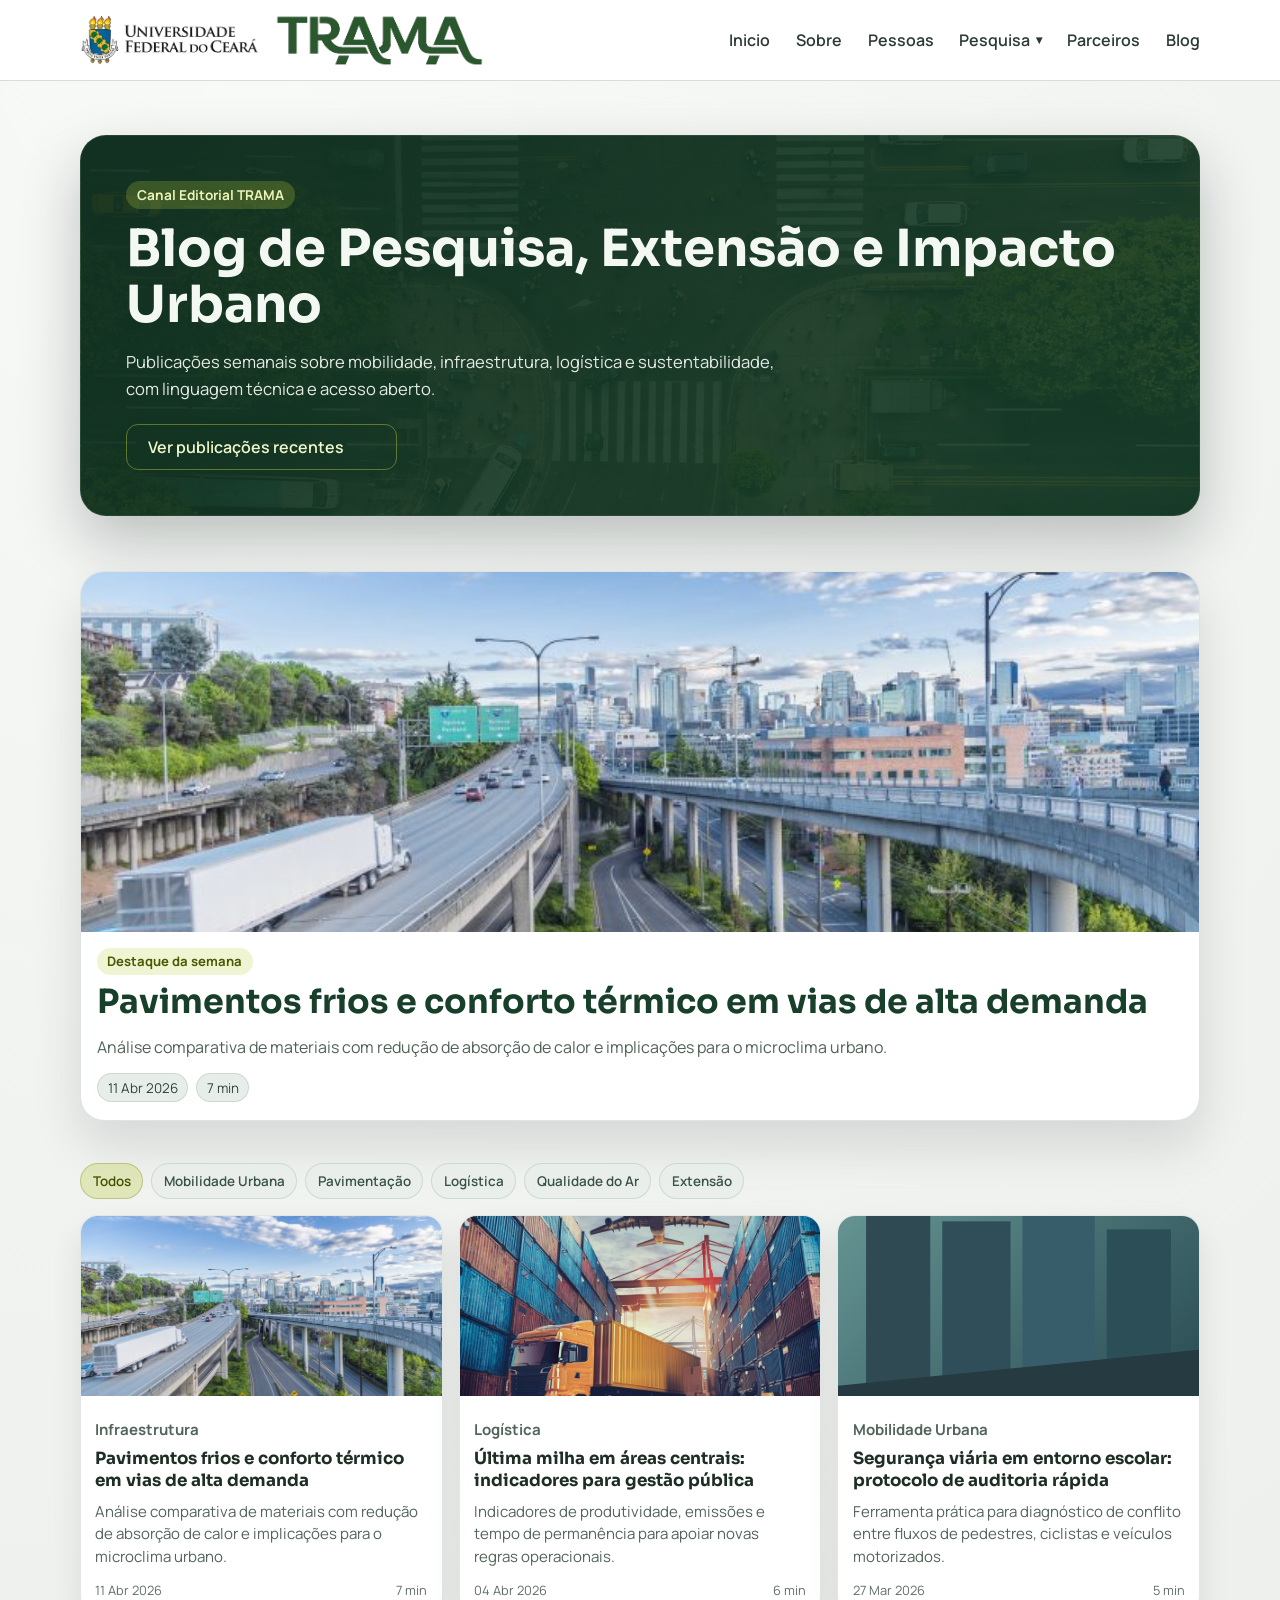
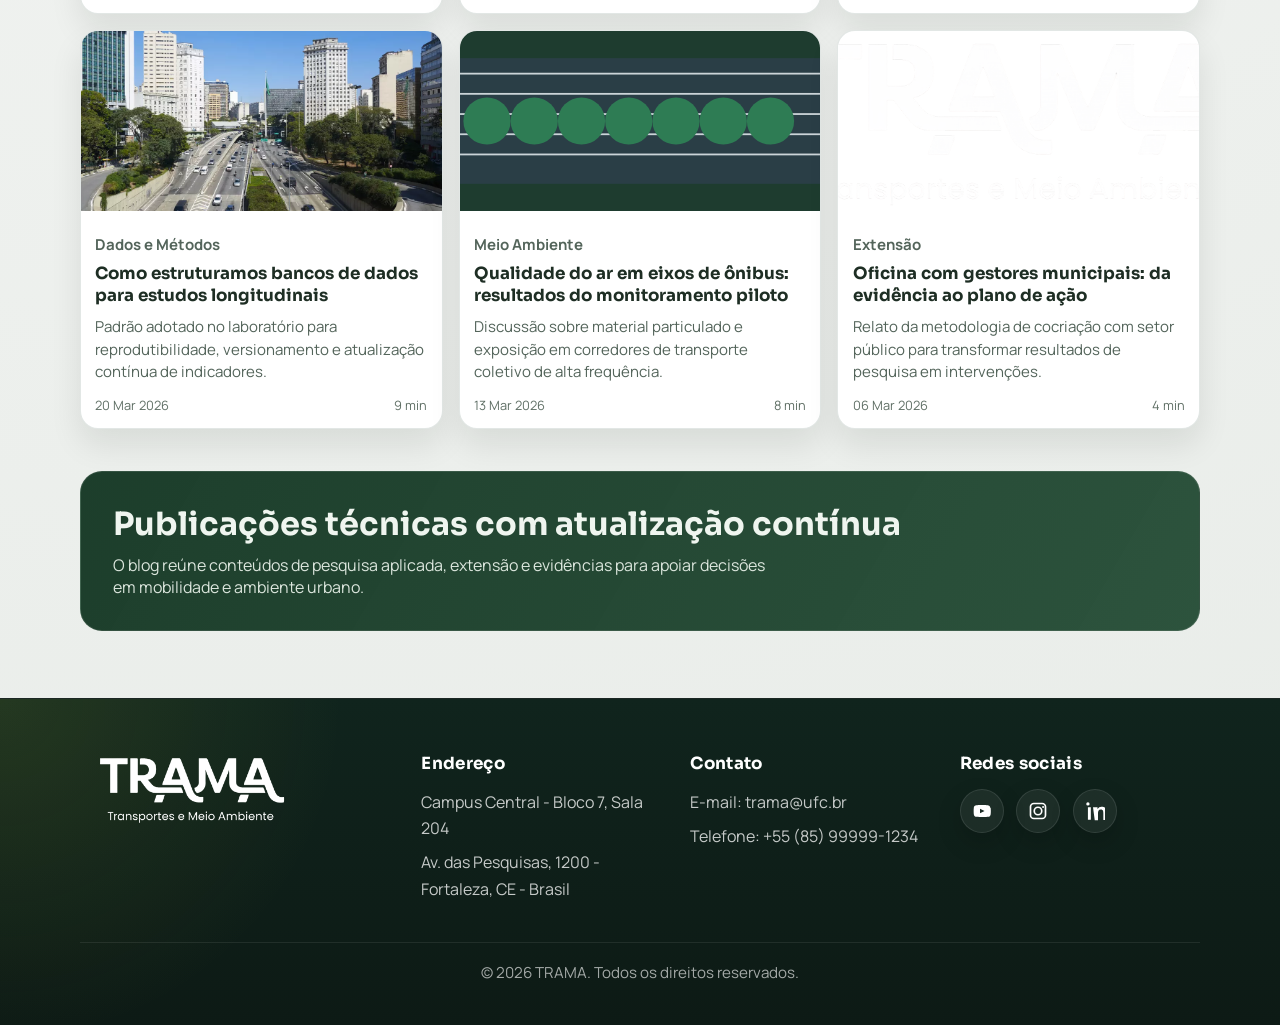
==== pages/blog.html @ d88afe93 "Initial commit: site TRAMA" ====
<!DOCTYPE html>
<html lang="pt-BR">
  <head>
    <meta charset="UTF-8" />
    <meta name="viewport" content="width=device-width, initial-scale=1.0" />
    <title>TRAMA | Blog</title>
    <meta name="description" content="Blog e novidades do TRAMA" />
    <link rel="preconnect" href="https://fonts.googleapis.com" />
    <link rel="preconnect" href="https://fonts.gstatic.com" crossorigin />
    <link href="https://fonts.googleapis.com/css2?family=Manrope:wght@400;500;700;800&family=Sora:wght@600;700;800&display=swap" rel="stylesheet" />
    <link rel="stylesheet" href="../assets/css/reset.css" />
    <link rel="stylesheet" href="../assets/css/variables.css" />
    <link rel="stylesheet" href="../assets/css/style.css" />
    <link rel="stylesheet" href="../assets/css/responsive.css" />
  </head>
  <body>
    <header class="site-header" id="topo">
      <div class="container header-wrap">
        <a class="brand" href="../index.html" aria-label="TRAMA inicio">
          <img class="ufc-logo" src="../assets/images/brasao1_horizontal_cor_300dpi.png" alt="Universidade Federal do Ceará" />
          <img class="trama-logo" src="../assets/images/logo-trama.png" alt="TRAMA" />
        </a>
        <button class="menu-toggle" aria-label="Abrir menu" aria-expanded="false">Menu</button>
        <nav class="site-nav" aria-label="Navegacao principal">
          <a href="../index.html">Inicio</a>
          <a href="sobre.html">Sobre</a>
          <a href="pessoas.html">Pessoas</a>
          <div class="site-nav__item">
            <button class="site-nav__dropdown-trigger" type="button" aria-haspopup="true" aria-expanded="false">Pesquisa</button>
            <div class="site-nav__dropdown" aria-label="Submenu de pesquisa">
              <a href="projetos.html">Projetos</a>
              <a href="publicacoes.html">Publicações</a>
            </div>
          </div>
          <a href="parceiros.html">Parceiros</a>
          <a href="blog.html">Blog</a>
        </nav>
      </div>
    </header>

    <main class="blog-page">
      <section class="blog-hero section" aria-label="Introdução do blog TRAMA">
        <div class="container blog-hero__wrap">
          <p class="blog-hero__eyebrow">Canal Editorial TRAMA</p>
          <h1>Blog de Pesquisa, Extensão e Impacto Urbano</h1>
          <p class="blog-hero__intro">Publicações semanais sobre mobilidade, infraestrutura, logística e sustentabilidade, com linguagem técnica e acesso aberto.</p>
          <a class="btn-outline" href="#feed-semanal">Ver publicações recentes</a>
        </div>
      </section>

      <section class="blog-showcase section" id="feed-semanal">
        <div class="container blog-showcase__grid">
          <div class="blog-featured-slot" data-featured-slot></div>
        </div>
      </section>

      <section class="blog-filter section">
        <div class="container">
          <div class="blog-tags" aria-label="Categorias de conteúdo">
            <button class="blog-tag is-active" type="button" data-filter="todos">Todos</button>
            <button class="blog-tag" type="button" data-filter="mobilidade-urbana">Mobilidade Urbana</button>
            <button class="blog-tag" type="button" data-filter="pavimentacao">Pavimentação</button>
            <button class="blog-tag" type="button" data-filter="logistica">Logística</button>
            <button class="blog-tag" type="button" data-filter="qualidade-do-ar">Qualidade do Ar</button>
            <button class="blog-tag" type="button" data-filter="extensao">Extensão</button>
          </div>

          <div class="blog-grid" aria-label="Lista de publicações do blog">
            <a class="blog-card-link" href="blog/posts/post-inventario-emissoes.html" data-category="pavimentacao" data-featured="true" aria-label="Abrir publicação: Pavimentos frios e conforto térmico">
              <article class="blog-card">
                <img src="../assets/images/infraestrutura-de-transporte-734x490.jpg" alt="Infraestrutura de transporte" />
                <div class="blog-card__content">
                  <p class="blog-card__kicker">Infraestrutura</p>
                  <h3>Pavimentos frios e conforto térmico em vias de alta demanda</h3>
                  <p>Análise comparativa de materiais com redução de absorção de calor e implicações para o microclima urbano.</p>
                  <div class="blog-card__meta"><span>11 Abr 2026</span><span>7 min</span></div>
                </div>
              </article>
            </a>

            <a class="blog-card-link" href="blog/posts/post-inventario-emissoes.html" data-category="logistica" aria-label="Abrir publicação: Última milha em áreas centrais">
              <article class="blog-card">
                <img src="../assets/images/ft-08-gestao-da-logistica-de-distribuicao-dos-transportes-1583331295.jpg" alt="Operação logística" />
                <div class="blog-card__content">
                  <p class="blog-card__kicker">Logística</p>
                  <h3>Última milha em áreas centrais: indicadores para gestão pública</h3>
                  <p>Indicadores de produtividade, emissões e tempo de permanência para apoiar novas regras operacionais.</p>
                  <div class="blog-card__meta"><span>04 Abr 2026</span><span>6 min</span></div>
                </div>
              </article>
            </a>

            <a class="blog-card-link" href="blog/posts/post-inventario-emissoes.html" data-category="mobilidade-urbana" aria-label="Abrir publicação: Segurança viária em entorno escolar">
              <article class="blog-card">
                <img src="../assets/images/sobre-cidade.svg" alt="Cidade e pesquisa urbana" />
                <div class="blog-card__content">
                  <p class="blog-card__kicker">Mobilidade Urbana</p>
                  <h3>Segurança viária em entorno escolar: protocolo de auditoria rápida</h3>
                  <p>Ferramenta prática para diagnóstico de conflito entre fluxos de pedestres, ciclistas e veículos motorizados.</p>
                  <div class="blog-card__meta"><span>27 Mar 2026</span><span>5 min</span></div>
                </div>
              </article>
            </a>

            <a class="blog-card-link" href="blog/posts/post-inventario-emissoes.html" data-category="mobilidade-urbana" aria-label="Abrir publicação: Estrutura de bancos de dados">
              <article class="blog-card">
                <img src="../assets/images/imagem-curculo.webp" alt="Mapa urbano" />
                <div class="blog-card__content">
                  <p class="blog-card__kicker">Dados e Métodos</p>
                  <h3>Como estruturamos bancos de dados para estudos longitudinais</h3>
                  <p>Padrão adotado no laboratório para reprodutibilidade, versionamento e atualização contínua de indicadores.</p>
                  <div class="blog-card__meta"><span>20 Mar 2026</span><span>9 min</span></div>
                </div>
              </article>
            </a>

            <a class="blog-card-link" href="blog/posts/post-inventario-emissoes.html" data-category="qualidade-do-ar" aria-label="Abrir publicação: Qualidade do ar em eixos de ônibus">
              <article class="blog-card">
                <img src="../assets/images/hero-estrada.svg" alt="Rede viária" />
                <div class="blog-card__content">
                  <p class="blog-card__kicker">Meio Ambiente</p>
                  <h3>Qualidade do ar em eixos de ônibus: resultados do monitoramento piloto</h3>
                  <p>Discussão sobre material particulado e exposição em corredores de transporte coletivo de alta frequência.</p>
                  <div class="blog-card__meta"><span>13 Mar 2026</span><span>8 min</span></div>
                </div>
              </article>
            </a>

            <a class="blog-card-link" href="blog/posts/post-inventario-emissoes.html" data-category="extensao" aria-label="Abrir publicação: Oficina com gestores municipais">
              <article class="blog-card">
                <img src="../assets/images/logo-trama-imagens.png" alt="Equipe TRAMA" />
                <div class="blog-card__content">
                  <p class="blog-card__kicker">Extensão</p>
                  <h3>Oficina com gestores municipais: da evidência ao plano de ação</h3>
                  <p>Relato da metodologia de cocriação com setor público para transformar resultados de pesquisa em intervenções.</p>
                  <div class="blog-card__meta"><span>06 Mar 2026</span><span>4 min</span></div>
                </div>
              </article>
            </a>
          </div>
        </div>
      </section>

      <section class="blog-cta section" aria-label="Chamada editorial">
        <div class="container blog-cta__box">
          <div>
            <h2>Publicações técnicas com atualização contínua</h2>
            <p>O blog reúne conteúdos de pesquisa aplicada, extensão e evidências para apoiar decisões em mobilidade e ambiente urbano.</p>
          </div>
        </div>
      </section>
    </main>

    <footer class="site-footer">
      <div class="container footer-grid">
        <div class="footer-brand"><img class="footer-logo" src="../assets/images/logo-trama-imagens.png" alt="TRAMA" /></div>
        <div>
          <h3>Endereço</h3>
          <p>Campus Central - Bloco 7, Sala 204</p>
          <p>Av. das Pesquisas, 1200 - Fortaleza, CE - Brasil</p>
        </div>
        <div>
          <h3>Contato</h3>
          <p>E-mail: trama@ufc.br</p>
          <p>Telefone: +55 (85) 99999-1234</p>
        </div>
        <div>
          <h3>Redes sociais</h3>
          <div class="footer-socials" aria-label="Redes sociais do TRAMA">
            <a class="footer-social" href="#" aria-label="YouTube do TRAMA"><svg viewBox="0 0 24 24" aria-hidden="true"><path d="M21.8 8.1s-.2-1.4-.8-2c-.8-.9-1.8-.9-2.2-1C15.8 4.8 12 4.8 12 4.8h0s-3.8 0-6.8.3c-.4.1-1.4.1-2.2 1-.6.6-.8 2-.8 2S2 9.8 2 11.5v1c0 1.7.2 3.4.2 3.4s.2 1.4.8 2c.8.9 1.9.9 2.4 1 1.7.2 7.2.3 7.2.3s3.8 0 6.8-.3c.4-.1 1.4-.1 2.2-1 .6-.6.8-2 .8-2s.2-1.7.2-3.4v-1c0-1.7-.2-3.4-.2-3.4ZM9.6 14.7V9.3l5.5 2.7-5.5 2.7Z"/></svg></a>
            <a class="footer-social" href="#" aria-label="Instagram do TRAMA"><svg viewBox="0 0 24 24" aria-hidden="true"><path d="M7 2h10a5 5 0 0 1 5 5v10a5 5 0 0 1-5 5H7a5 5 0 0 1-5-5V7a5 5 0 0 1 5-5Zm0 2a3 3 0 0 0-3 3v10a3 3 0 0 0 3 3h10a3 3 0 0 0 3-3V7a3 3 0 0 0-3-3H7Zm5 2.5A5.5 5.5 0 1 1 6.5 12 5.51 5.51 0 0 1 12 6.5Zm0 2A3.5 3.5 0 1 0 15.5 12 3.5 3.5 0 0 0 12 8.5Zm6.1-2.6a1.2 1.2 0 1 1-1.2 1.2 1.2 1.2 0 0 1 1.2-1.2Z"/></svg></a>
            <a class="footer-social" href="#" aria-label="LinkedIn do TRAMA"><svg viewBox="0 0 24 24" aria-hidden="true"><path d="M5.5 3.5A2 2 0 1 1 3.5 1.5a2 2 0 0 1 2 2Zm-2 4.1H7v15H3.5Zm6.1 0H15v2.1h.1a5.4 5.4 0 0 1 4.9-2.7c5.2 0 6.1 3.4 6.1 7.7v8H22V15c0-2.1 0-4.8-3-4.8s-3.4 2.3-3.4 4.6v8.2h-3.9Z"/></svg></a>
          </div>
        </div>
      </div>
      <div class="container footer-bottom"><p class="footer-copy">© 2026 TRAMA. Todos os direitos reservados.</p></div>
    </footer>

    <script src="../assets/js/main.js"></script>
  </body>
</html>
---- assets/css/variables.css ----
:root {
  --bg: #f1f3f1;
  --surface: #ffffff;
  --text: #1e2b24;
  --muted: #4e5f55;
  --brand: #173f2a;
  --brand-2: #2c6d47;
  --accent: #b8cb3a;
  --line: #d7ddd8;

  --radius-sm: 10px;
  --radius-md: 18px;
  --radius-lg: 28px;

  --shadow-soft: 0 18px 40px rgba(16, 36, 24, 0.12);

  --container: min(1120px, calc(100% - 3rem));
}
---- assets/css/style.css ----
body {
  font-family: 'Manrope', sans-serif;
  color: var(--text);
  background: radial-gradient(circle at 20% 0%, #f8faf8 0%, var(--bg) 42%, #e8ece8 100%);
}

.container {
  width: var(--container);
  margin-inline: auto;
}

.section {
  padding: 5rem 0;
}

.site-header {
  position: sticky;
  top: 0;
  z-index: 40;
  background: rgba(255, 255, 255, 0.95);
  border-bottom: 1px solid var(--line);
  backdrop-filter: blur(8px);
}

.header-wrap {
  min-height: 5rem;
  display: flex;
  align-items: center;
  justify-content: space-between;
  gap: 1.5rem;
}

.brand {
  display: flex;
  align-items: center;
  gap: 1rem;
  width: auto;
  flex-shrink: 0;
}

.brand img {
  display: block;
  height: auto;
  max-height: 54px;
}

.brand .ufc-logo {
  max-height: 48px;
}

.brand .trama-logo {
  max-height: 54px;
}

.hero-title img {
  width: clamp(240px, 36vw, 860px);
  height: auto;
  display: block;
  margin-inline: auto;
}

.site-nav {
  display: flex;
  gap: 1.6rem;
  font-weight: 600;
}

.site-nav a {
  position: relative;
  color: #2b3a32;
}

.site-nav a::after {
  content: '';
  position: absolute;
  left: 0;
  bottom: -0.35rem;
  width: 100%;
  height: 2px;
  transform: scaleX(0);
  transform-origin: right;
  transition: transform 0.25s ease;
  background: var(--brand-2);
}

.site-nav a:hover::after {
  transform: scaleX(1);
  transform-origin: left;
}

.menu-toggle {
  display: none;
  border: 1px solid var(--line);
  background: var(--surface);
  border-radius: var(--radius-sm);
  padding: 0.45rem 0.8rem;
}

.hero {
  position: relative;
  min-height: 72vh;
  display: grid;
  place-items: center;
  overflow: hidden;
}

.hero-bg,
.hero-overlay {
  position: absolute;
  inset: 0;
  width: 100%;
  height: 100%;
}

.hero-bg {
  object-fit: cover;
  transform: scale(1);
  filter: brightness(0.58) contrast(0.98) saturate(0.98);
  transition: transform 900ms cubic-bezier(.2,.8,.2,1), filter 900ms ease;
  will-change: transform, filter;
}

.hero-overlay {
  background: linear-gradient(180deg, rgba(5, 21, 12, 0.6), rgba(5, 21, 12, 0.75));
  /* default: stronger darkening to emphasize white logo */ 
  opacity: 0.72;
  transition: opacity 320ms ease, backdrop-filter 400ms ease;
  backdrop-filter: none;
}

.hero:hover .hero-bg {
  transform: scale(1.04);
  filter: saturate(1.08) contrast(1.04) brightness(0.72);
}

.hero:hover .hero-overlay {
  /* on hover make overlay a bit stronger to highlight logo */
  opacity: 0.82;
  backdrop-filter: blur(2px) saturate(1.04);
}

.hero-title img {
  filter: drop-shadow(0 20px 48px rgba(0,0,0,0.7));
  transition: filter 360ms ease, transform 360ms ease;
  transform: translateY(0);
}

.hero:hover .hero-title img {
  transform: translateY(-6px) scale(1.01);
}

.hero-content {
  position: relative;
  z-index: 2;
  text-align: center;
  color: #f7faf8;
  animation: rise 850ms ease both;
}

.hero-content h1 {
  font-family: 'Sora', sans-serif;
  font-size: clamp(3.5rem, 9vw, 7rem);
  letter-spacing: 0.02em;
  line-height: 0.9;
}

.hero-content p {
  margin-top: 1rem;
  font-size: clamp(1.2rem, 2vw, 2rem);
  font-weight: 500;
}

.split {
  display: grid;
  grid-template-columns: 1.1fr 0.9fr;
  gap: 2rem;
  align-items: center;
}

.split h2,
.atuacao h2,
.questoes h2,
.numeros h2 {
  font-family: 'Sora', sans-serif;
  font-size: clamp(2rem, 3.2vw, 3rem);
  line-height: 1.15;
  color: var(--brand);
}

.split p {
  margin-top: 1rem;
  max-width: 58ch;
  color: var(--muted);
  font-size: 1.25rem;
  line-height: 1.5;
}

.btn-outline {
  margin-top: 1.8rem;
  display: inline-flex;
  align-items: center;
  gap: 0.6rem;
  padding: 0.7rem 1.3rem;
  border: 1px solid rgba(140,160,150,0.18);
  border-radius: 12px;
  background: transparent;
  color: var(--brand-2);
  font-weight: 600;
  transition: transform 260ms cubic-bezier(.2,.8,.2,1), box-shadow 260ms ease, background 260ms ease, color 260ms ease;
  box-shadow: 0 8px 24px rgba(12,20,15,0.04);
}

.btn-outline::after {
  content: '→';
  display: inline-block;
  margin-left: 0.4rem;
  opacity: 0;
  transform: translateX(-6px);
  transition: transform 260ms ease, opacity 260ms ease;
}

.btn-outline:hover {
  transform: translateY(-4px);
  background: linear-gradient(90deg, rgba(184,203,58,0.12), rgba(255,255,255,0.02));
  color: var(--brand);
  box-shadow: 0 20px 50px rgba(12,20,15,0.12);
}

.btn-outline:hover::after {
  opacity: 1;
  transform: translateX(0);
}

.about-image-wrap {
  width: clamp(220px, 36vw, 420px);
  aspect-ratio: 1 / 1;
  margin-inline: auto;
  border-radius: 50%;
  overflow: hidden;
  padding: 0;
  background: transparent;
  transition: transform 260ms ease, box-shadow 260ms ease;
  position: relative;
  box-shadow: none;
}

.about-image-wrap::after {
  content: '';
  position: absolute;
  inset: 0;
  border-radius: 50%;
  background: none;
  pointer-events: none;
  mix-blend-mode: normal;
}

.about-image {
  width: 100%;
  height: 100%;
  display: block;
  border-radius: 50%;
  object-fit: cover;
  transition: transform 360ms cubic-bezier(.2,.8,.2,1), box-shadow 360ms ease, filter 360ms ease;
  transform-origin: center;
  position: relative;
  z-index: 3;
  box-shadow: none;
  border: none;
  filter: saturate(1.03) contrast(1.02);
}

.about-image-wrap:hover {
  transform: translateY(-6px);
  box-shadow: none;
}

.about-image-wrap:hover .about-image {
  transform: scale(1.03);
  filter: saturate(1.06) contrast(1.04);
  box-shadow: none;
}

/* Variant: subtle accent ring (use class `about-image-wrap--accent`) */
.about-image-wrap--accent::before {
  content: '';
  position: absolute;
  inset: 6px;
  border-radius: 50%;
  pointer-events: none;
  box-shadow: 0 0 0 6px rgba(184,203,58,0.08);
}

/* Ensure the subtle highlight overlay sits above the shadow but below the image */
.about-image-wrap::after { z-index: 1; }

/* Dark shadow variant: stronger blackish backdrop behind the circular image */

/* Dark halo sits behind border (z-index: 1) */
.about-image-wrap--shadow-dark::before {
  content: '';
  position: absolute;
  inset: -28%;
  border-radius: 50%;
  background: radial-gradient(circle at 50% 35%, rgba(0,0,0,0.85) 0%, rgba(0,0,0,0.65) 24%, rgba(0,0,0,0.42) 48%, rgba(0,0,0,0.18) 72%, rgba(0,0,0,0) 96%);
  filter: blur(48px);
  z-index: 1;
  opacity: 1;
  pointer-events: none;
  transform: translateY(8px);
  transition: transform 300ms ease, filter 300ms ease, opacity 300ms ease;
}

.about-image-wrap--shadow-dark:hover::before {
  transform: translateY(10px) scale(1.04);
  filter: blur(50px);
  opacity: 1;
}

/* Green shadow variant: subtle green-tinted backdrop */

/* Green halo sits behind border (z-index: 1) */
.about-image-wrap--shadow-green::before {
  content: '';
  position: absolute;
  inset: -22%;
  border-radius: 50%;
  background: radial-gradient(circle at 50% 40%, rgba(23,63,42,0.58) 0%, rgba(23,63,42,0.38) 28%, rgba(23,63,42,0.14) 55%, rgba(23,63,42,0) 78%);
  filter: blur(34px);
  z-index: 1;
  opacity: 1;
  pointer-events: none;
  transform: translateY(6px);
  transition: transform 300ms ease, filter 300ms ease, opacity 300ms ease;
}

/* Subtle black border around circle (nearly invisible) */
.about-image-wrap--subtle-border::before {
  content: '';
  position: absolute;
  inset: 0;
  border-radius: 50%;
  border: 1px solid rgba(23,63,42,0.78);
  z-index: 5;
  pointer-events: none;
  mix-blend-mode: normal;
  box-shadow:
    0 0 0 1px rgba(255,255,255,0.10),
    0 0 0 5px rgba(23,63,42,0.06);
}

.site-nav {
  display: flex;
  gap: 1.6rem;
  font-weight: 600;
  align-items: center;
}

.site-nav__item {
  position: relative;
}

.site-nav__item::after {
  content: '';
  position: absolute;
  left: 0;
  right: 0;
  top: 100%;
  height: 14px;
}

.site-nav__dropdown-trigger {
  display: inline-flex;
  align-items: center;
  gap: 0.35rem;
  appearance: none;
  -webkit-appearance: none;
  border: 0;
  background: transparent;
  padding: 0;
  font: inherit;
  color: #2b3a32;
  cursor: pointer;
}

.site-nav__dropdown-trigger::after {
  content: '▾';
  font-size: 0.75em;
  line-height: 1;
}

.site-nav__dropdown {
  position: absolute;
  top: calc(100% + 0.15rem);
  left: 50%;
  transform: translateX(-50%) translateY(6px);
  min-width: 250px;
  padding: 0.8rem;
  background: rgba(255,255,255,0.98);
  border: 1px solid rgba(23,63,42,0.1);
  border-radius: 18px;
  box-shadow: 0 24px 60px rgba(10,20,15,0.14);
  display: none;
  flex-direction: column;
  gap: 0.35rem;
  z-index: 80;
}

.site-nav__item:hover .site-nav__dropdown,
.site-nav__item:focus-within .site-nav__dropdown,
.site-nav__item.is-open .site-nav__dropdown {
  display: flex;
}

.site-nav__dropdown a {
  padding: 0.8rem 0.95rem;
  border-radius: 12px;
  color: #2b3a32;
  transition: background 180ms ease, transform 180ms ease, color 180ms ease;
}

.site-nav__dropdown a:hover {
  background: rgba(184,203,58,0.12);
  transform: translateX(2px);
  color: var(--brand);
}

@media (max-width: 980px) {
  .site-nav {
    position: absolute;
    top: calc(100% + 0.4rem);
    right: 1.5rem;
    background: #ffffff;
    border: 1px solid var(--line);
    border-radius: 12px;
    box-shadow: var(--shadow-soft);
    min-width: 210px;
    padding: 0.8rem;
    display: none;
    flex-direction: column;
    align-items: stretch;
  }

  .site-nav.is-open {
    display: flex;
  }

  .site-nav__item {
    width: 100%;
  }

  .site-nav__dropdown-trigger {
    width: 100%;
    justify-content: space-between;
  }

  .site-nav__dropdown {
    position: static;
    display: none;
    width: 100%;
    min-width: 0;
    margin-top: 0.35rem;
    padding: 0.45rem 0 0.15rem;
    background: transparent;
    border: 0;
    box-shadow: none;
    transform: none;
  }

  .site-nav__item.is-open .site-nav__dropdown {
    display: flex;
  }

  .menu-toggle {
    display: inline-flex;
  }
}

.about-image-wrap--shadow-green:hover::before {
  transform: translateY(8px) scale(1.03);
  filter: blur(36px);
  opacity: 1;
}

/* Variant: no border / minimal (use class `about-image-wrap--no-border`) — same as default without pseudo shadows */
.about-image-wrap--no-border {
  box-shadow: none;
}

/* Variant: force perfect circle (use class `about-image-wrap--circle`) */
.about-image-wrap--circle {
  aspect-ratio: 1 / 1;
  width: clamp(200px, 34vw, 420px);
}

.cards-grid {
  margin-top: 2rem;
  display: grid;
  grid-template-columns: repeat(2, minmax(0, 1fr));
  gap: 1rem;
}

.card-overlay {
  position: relative;
  min-height: 440px;
  border-radius: var(--radius-md);
  overflow: hidden;
  transform: translateY(0);
  transition: transform 360ms cubic-bezier(.2,.8,.2,1), box-shadow 360ms ease;
  will-change: transform;
}

.card-overlay::before {
  content: '';
  position: absolute;
  inset: 0;
  background: linear-gradient(0deg, rgba(6, 18, 13, 0.75) 0%, rgba(7, 26, 17, 0.12) 60%);
  z-index: 1;
}

.card-overlay::after {
  content: '';
  position: absolute;
  inset: 0;
  background: linear-gradient(180deg, rgba(10,20,12,0.12), rgba(6,10,8,0.36));
  opacity: 0;
  transition: opacity 360ms ease, transform 360ms ease;
  z-index: 1;
  pointer-events: none;
}

.card-overlay:hover {
  transform: translateY(-8px);
  box-shadow: 0 30px 60px rgba(12,20,15,0.16);
}

.card-overlay:hover::after {
  opacity: 1;
}

.card-overlay img {
  position: absolute;
  inset: 0;
  width: 100%;
  height: 100%;
  object-fit: cover;
  object-position: center center;
  transform: scale(1.06);
  transition: transform 900ms cubic-bezier(.2,.8,.2,1), filter 600ms ease;
  will-change: transform;
}

.card-overlay:hover img {
  transform: scale(1.12);
  filter: saturate(1.06) contrast(1.02) brightness(0.98);
}

.card-overlay {
  position: relative;
  min-height: 440px;
  border-radius: var(--radius-md);
  overflow: hidden;
  transform: translateY(0);
  transition: transform 360ms cubic-bezier(.2,.8,.2,1), box-shadow 360ms ease;
  will-change: transform;
}

.card-overlay::after {
  content: '';
  position: absolute;
  inset: 0;
  background: linear-gradient(180deg, rgba(10,20,12,0.12), rgba(6,10,8,0.36));
  opacity: 0;
  transition: opacity 360ms ease, transform 360ms ease;
  z-index: 1;
  pointer-events: none;
}

.card-overlay:hover {
  transform: translateY(-8px);
  box-shadow: 0 30px 60px rgba(12,20,15,0.16);
}

.card-overlay:hover::after {
  opacity: 1;
}

.card-content {
  position: absolute;
  z-index: 2;
  inset: auto 1.6rem 1.6rem;
  color: #f8fcf8;
  display: flex;
  flex-direction: column;
}

.card-btn {
  margin-top: 1rem;
  display: inline-flex;
  align-items: center;
  gap: 0.6rem;
  padding: 0.55rem 1rem;
  background: rgba(255,255,255,0.06);
  border: 1px solid rgba(255,255,255,0.22);
  color: #fff;
  font-weight: 700;
  border-radius: 12px;
  transition: transform 260ms ease, background 260ms ease, box-shadow 260ms ease;
  box-shadow: 0 8px 28px rgba(0,0,0,0.25);
  text-decoration: none;
}

.card-btn:hover {
  transform: translateY(-6px);
  background: rgba(255,255,255,0.12);
  box-shadow: 0 24px 70px rgba(0,0,0,0.36);
}

.card-btn::after {
  content: '→';
  display: inline-block;
  margin-left: 0.45rem;
  opacity: 0;
  transform: translateX(-6px);
  transition: transform 260ms ease, opacity 260ms ease;
}

.card-btn:hover::after {
  opacity: 1;
  transform: translateX(0);
}

.card-content h3 {
  font-size: clamp(1.6rem, 2.4vw, 2.2rem);
  text-shadow: 0 8px 26px rgba(0,0,0,0.45);
}

.card-content p {
  color: rgba(255,255,255,0.94);
}
}

.card-content h3 {
  font-family: 'Sora', sans-serif;
  font-size: 2rem;
}

.card-content p {
  margin-top: 0.8rem;
  line-height: 1.4;
}

.card-btn {
  margin-top: 1rem;
  display: inline-flex;
  align-items: center;
  gap: 0.6rem;
  padding: 0.6rem 0.95rem;
  background: rgba(255,255,255,0.06);
  border: 1px solid rgba(255,255,255,0.22);
  color: #fff;
  font-weight: 600;
  border-radius: 12px;
  transition: transform 260ms ease, background 260ms ease, box-shadow 260ms ease;
  box-shadow: 0 8px 28px rgba(0,0,0,0.25);
}

.card-btn:hover {
  transform: translateY(-4px);
  background: rgba(255,255,255,0.12);
  box-shadow: 0 20px 50px rgba(0,0,0,0.36);
}

.icon-grid {
  margin-top: 1.8rem;
  display: grid;
  grid-template-columns: repeat(4, minmax(0, 1fr));
  gap: 1rem;
}

.icon-box {
  border: 1px solid var(--line);
  background: #f5f6f2;
  min-height: 210px;
  display: grid;
  place-items: center;
}

/* Research grid: modern cards with icon, title and description */
.research-grid {
  margin-top: 2rem;
  display: grid;
  grid-template-columns: repeat(4, minmax(0, 1fr));
  gap: 1.25rem;
}

.research-item {
  background: var(--surface);
  border: 1px solid var(--line);
  border-radius: 14px;
  padding: 1.25rem 1.2rem;
  text-align: center;
  display: flex;
  flex-direction: column;
  align-items: center;
  min-height: 220px;
  transition: transform 340ms cubic-bezier(.2,.8,.2,1), box-shadow 340ms ease, border-color 340ms ease;
  box-shadow: 0 10px 30px rgba(10,20,15,0.04);
}

.research-icon {
  width: 84px;
  height: 84px;
  border-radius: 999px;
  display: grid;
  place-items: center;
  margin-bottom: 0.8rem;
  background: linear-gradient(180deg, rgba(184,203,58,0.08), rgba(20,60,40,0.02));
}

.research-icon img {
  width: 56px;
  height: 56px;
  display: block;
}

.research-title {
  margin: 0.25rem 0 0.45rem;
  font-weight: 700;
  color: var(--brand);
}

.research-desc {
  margin: 0;
  color: var(--muted);
  font-size: 0.96rem;
  line-height: 1.45;
}

.research-item:hover {
  transform: translateY(-8px);
  box-shadow: 0 34px 90px rgba(12,20,15,0.12);
  border-color: rgba(28,70,40,0.12);
}

.research-item:hover .research-icon {
  transform: translateY(-6px) scale(1.04);
}

@media (max-width: 980px) {
  .research-grid { grid-template-columns: repeat(2, minmax(0, 1fr)); }
}

@media (max-width: 640px) {
  .research-grid { grid-template-columns: 1fr; }
  .research-item { min-height: auto; }
}

.numeros {
  background: linear-gradient(90deg, #0f2f24 0%, #153a2b 100%);
  color: #f2f6f2;
  padding: 5.4rem 0 3.5rem;
}

.numeros-header {
  display: flex;
  flex-direction: column;
  gap: 0.6rem;
}

.numeros-header h2 {
  font-family: 'Sora', sans-serif;
  color: #f6f9f6;
  font-size: clamp(2rem, 3.4vw, 2.8rem);
}

.numeros-sub {
  color: rgba(255,255,255,0.72);
  margin: 0;
  font-size: 1rem;
}

.numeros-grid {
  margin-top: 2rem;
  display: grid;
  grid-template-columns: repeat(5, minmax(0, 1fr));
  gap: 1.2rem;
  align-items: stretch;
}

.numero-card {
  background: linear-gradient(180deg, rgba(255,255,255,0.02), rgba(255,255,255,0.015));
  border-radius: 14px;
  border: 1px solid rgba(255,255,255,0.04);
  padding: 1.4rem 1rem 1.8rem;
  text-align: center;
  transition: transform 320ms cubic-bezier(.2,.8,.2,1), box-shadow 320ms ease, border-color 320ms ease;
}

.numero-card-inner {
  display: flex;
  flex-direction: column;
  gap: 0.6rem;
  align-items: center;
  padding-bottom: 0.45rem;
}

.numero-value {
  font-family: 'Sora', sans-serif;
  font-size: clamp(1.8rem, 4vw, 3.4rem);
  color: var(--accent);
  font-weight: 800;
  line-height: 1;
}

.numero-value .kpi-suffix { 
  font-size: 0.5em; 
  margin-left: 0.28rem; 
  color: rgba(255,255,255,0.88);
}

.numero-label {
  font-size: 0.98rem;
  color: rgba(255,255,255,0.84);
  margin-bottom: 0.35rem;
}

.numero-card:hover {
  transform: translateY(-8px);
  box-shadow: 0 28px 90px rgba(5,12,8,0.28);
  border-color: rgba(184,203,58,0.09);
}

@media (max-width: 1100px) {
  .numeros-grid { grid-template-columns: repeat(3, minmax(0, 1fr)); }
}

@media (max-width: 720px) {
  .numeros-grid { grid-template-columns: repeat(2, minmax(0, 1fr)); }
}

@media (max-width: 420px) {
  .numeros-grid { grid-template-columns: 1fr; }
}

/* Carousel: simple, responsive gallery */
.galeria h2 {
  font-family: 'Sora', sans-serif;
  color: var(--brand);
  margin-bottom: 0.25rem;
}
.galeria-sub { color: var(--muted); margin-top: 0; }

.carousel { position: relative; margin: 0; display: flex; align-items: center; gap: 0; justify-content: center; }
.carousel__track-container { overflow: hidden; width: 100%; max-width: 1600px; margin: 0 auto; border-radius: 12px; }
.carousel__track { display: flex; gap: 0; transition: transform 450ms cubic-bezier(.2,.8,.2,1); padding: 0; margin: 0; list-style: none; align-items: center; }
.carousel__slide { position: relative; flex: 0 0 100%; width: 100%; border-radius: 12px; overflow: hidden; background: #0f1412; display: grid; place-items: center; transition: none; }
/* Target only the main slide image (first image child) so logo images inside the slide are not stretched */
.carousel__slide > img:first-child { width: 100%; height: 820px; object-fit: cover; display: block; }

/* Caption overlay at base of each image */
.carousel__caption {
  position: absolute;
  left: 50%;
  transform: translateX(-50%);
  bottom: 48px;
  background: rgba(255,255,255,0.95);
  color: var(--brand);
  padding: 0.5rem 1rem;
  border-radius: 999px;
  font-weight: 700;
  box-shadow: 0 6px 18px rgba(0,0,0,0.08);
  max-width: 88%;
  text-align: center;
}

@media (max-width: 640px) {
  .carousel__caption { bottom: 22px; padding: 0.45rem 0.75rem; font-size: 0.95rem; }
}

/* Logo overlays on slides: move slightly inward and increase size to avoid clipping */
.carousel__logo {
  position: absolute;
  bottom: 30px;
  display: inline-block;
  padding: 0;
  background: transparent;
  border-radius: 0;
  box-shadow: none;
  pointer-events: none;
  z-index: 12;
  width: auto;
  height: auto;
  filter: drop-shadow(0 14px 22px rgba(0,0,0,0.42));
}
.carousel__logo img { display: block; width: 100%; height: auto; object-fit: contain; }
.carousel__logo--left { left: clamp(68px, 6vw, 116px); width: clamp(132px, 14vw, 210px); }
.carousel__logo--right { right: clamp(68px, 6vw, 116px); width: clamp(132px, 14vw, 210px); }

@media (max-width: 640px) {
  .carousel__logo { bottom: 16px; }
  .carousel__logo--left { width: 104px; left: 20px; }
  .carousel__logo--right { width: 104px; right: 20px; }
}
.carousel__btn { background: rgba(255,255,255,0.95); border: 1px solid rgba(12,20,15,0.06); height: 56px; width: 56px; border-radius: 999px; display: grid; place-items: center; font-size: 1.6rem; cursor: pointer; box-shadow: 0 8px 24px rgba(0,0,0,0.12); }
.carousel__btn--prev { order: 0; }
.carousel__btn--next { order: 2; }
.carousel__nav { position: absolute; left: 50%; transform: translateX(-50%); bottom: -26px; display: flex; gap: 0.5rem; }
.carousel__indicator { width: 10px; height: 10px; border-radius: 999px; background: rgba(0,0,0,0.12); border: none; cursor: pointer; }
.carousel__indicator.current-indicator { background: var(--brand); }

@media (max-width: 980px) {
  .carousel__slide img { height: 520px; }
  /* Force full-width slides to avoid preview of the next slide */
  .carousel__slide { min-width: 100%; }
}

@media (max-width: 640px) {
  .carousel { gap: 0.5rem; }
  /* Keep slides full width on small screens as well */
  .carousel__slide { min-width: 100%; }
  .carousel__slide img { height: 320px; }
  .carousel__btn { height: 48px; width: 48px; }
}

/* emphasize current slide with a stronger frame, without peeking adjacent slides */
.carousel__slide.current-slide { box-shadow: 0 18px 60px rgba(0,0,0,0.22); }

/* Gallery section spacing and background */
.galeria.section { padding: 12px 0 36px; background: var(--surface); }

.equipe img {
  width: 100%;
  min-height: 520px;
  object-fit: cover;
}

.publicacoes-page {
  background: #f2f2f2;
}

.publicacoes-hero {
  position: relative;
  min-height: 410px;
  overflow: hidden;
  display: flex;
  align-items: flex-end;
}

.publicacoes-hero__bg,
.publicacoes-hero__overlay {
  position: absolute;
  inset: 0;
  width: 100%;
  height: 100%;
}

.publicacoes-hero__bg {
  object-fit: cover;
  filter: saturate(0.95) contrast(0.98) brightness(0.8);
}

.publicacoes-hero__overlay {
  background: linear-gradient(180deg, rgba(12, 28, 21, 0.35) 0%, rgba(7, 19, 14, 0.62) 100%);
}

.publicacoes-hero__content {
  position: relative;
  z-index: 2;
  color: #ffffff;
  padding-bottom: 3.5rem;
}

.publicacoes-hero__content h1 {
  font-family: 'Sora', sans-serif;
  font-size: clamp(2.4rem, 5.4vw, 4rem);
  font-weight: 800;
  line-height: 1.05;
  margin: 0;
  text-shadow: 0 8px 28px rgba(0, 0, 0, 0.35);
}

.publicacoes-hero__content p {
  margin: 0.5rem 0 0;
  font-size: clamp(1rem, 1.7vw, 1.18rem);
  color: rgba(255, 255, 255, 0.95);
}

.publicacoes-lista.section {
  padding: 4.5rem 0 6rem;
}

.publicacoes-wrap {
  max-width: 980px;
}

.publicacoes-ano + .publicacoes-ano {
  margin-top: 3.3rem;
}

.publicacoes-ano h2 {
  margin: 0;
  padding-bottom: 0.5rem;
  border-bottom: 2px solid #d9d9d9;
  font-family: 'Sora', sans-serif;
  font-size: clamp(2rem, 3vw, 2.5rem);
  color: #1f4a31;
}

.publicacao-item {
  padding-top: 2rem;
}

.publicacao-item + .publicacao-item {
  margin-top: 1.15rem;
}

.publicacao-item h3 {
  margin: 0;
  max-width: 42ch;
  font-size: clamp(1.25rem, 2.2vw, 2rem);
  line-height: 1.26;
  color: #111318;
  font-weight: 800;
}

.publicacao-item p {
  margin: 0.95rem 0 0;
  color: #727272;
  font-size: 1rem;
}

.publicacao-links {
  display: flex;
  flex-wrap: wrap;
  gap: 0.95rem;
}

.publicacao-links a {
  color: #2748e1;
  font-weight: 500;
}

.publicacao-links a:hover {
  text-decoration: underline;
}

.site-footer--publicacoes {
  background: #16181d;
  border-top: 0;
  padding: 2.2rem 0;
}

.footer-grid--publicacoes {
  grid-template-columns: 1.25fr 1fr 1fr 0.8fr;
  gap: 1.5rem;
}

.site-footer--publicacoes .footer-copy {
  color: rgba(255, 255, 255, 0.88);
  margin: 0;
  font-size: 0.98rem;
}

.site-footer--publicacoes .footer-grid p {
  color: rgba(255, 255, 255, 0.85);
}

.site-footer--publicacoes .footer-social {
  width: 42px;
  height: 42px;
  background: transparent;
  border-color: var(--accent);
  color: var(--accent);
  box-shadow: none;
}

.site-footer--publicacoes .footer-social:hover {
  background: rgba(184, 203, 58, 0.12);
  border-color: var(--accent);
  box-shadow: none;
}

.pessoas-page {
  background: linear-gradient(180deg, #eef2ef 0%, #f6f7f5 32%, #eef1ee 100%);
}

.people-tree-section {
  padding-top: 4.2rem;
}

.people-heading h2 {
  margin: 0;
}

.people-legend {
  margin-top: 1.4rem;
  display: flex;
  flex-wrap: wrap;
  gap: 0.6rem;
}

.legend-item {
  padding: 0.35rem 0.75rem;
  border-radius: 999px;
  font-size: 0.88rem;
  font-weight: 700;
  border: 1px solid transparent;
}

.legend-item--doutorado {
  background: rgba(31, 74, 49, 0.12);
  border-color: rgba(31, 74, 49, 0.25);
  color: #1f4a31;
}

.legend-item--mestrado {
  background: rgba(44, 109, 71, 0.12);
  border-color: rgba(44, 109, 71, 0.25);
  color: #275f3f;
}

.legend-item--ic {
  background: rgba(184, 203, 58, 0.2);
  border-color: rgba(128, 148, 30, 0.4);
  color: #445200;
}

.legend-item--egresso {
  background: rgba(109, 117, 129, 0.14);
  border-color: rgba(109, 117, 129, 0.34);
  color: #3f4b57;
}

.people-tree {
  margin-top: 1.5rem;
  background: rgba(255, 255, 255, 0.92);
  border: 1px solid rgba(23, 63, 42, 0.12);
  border-radius: 24px;
  padding: 1.8rem 1.5rem 2rem;
  box-shadow: 0 24px 50px rgba(14, 25, 18, 0.08);
}

.people-tier {
  display: flex;
  justify-content: center;
  gap: 2rem;
}

.people-tier--lideres {
  margin-bottom: 0.35rem;
}

.people-branches {
  height: 60px;
  position: relative;
  margin-inline: auto;
  width: min(90%, 920px);
}

.people-branches::before,
.people-branches::after {
  content: '';
  position: absolute;
  left: 50%;
  transform: translateX(-50%);
}

.people-branches::before {
  top: 0;
  width: 2px;
  height: 26px;
  background: rgba(31, 74, 49, 0.38);
}

.people-branches::after {
  top: 26px;
  width: 74%;
  height: 2px;
  background: rgba(31, 74, 49, 0.3);
}

.people-groups {
  display: grid;
  grid-template-columns: repeat(2, minmax(0, 1fr));
  gap: 1rem;
}

.people-group {
  background: #f8faf7;
  border: 1px solid rgba(23, 63, 42, 0.1);
  border-radius: 18px;
  padding: 0.95rem;
}

.people-group h3 {
  font-family: 'Sora', sans-serif;
  font-size: 1.1rem;
  color: var(--brand);
  margin: 0 0 0.8rem;
}

.people-group--egressos h3 {
  color: #4b5563;
}

.people-grid {
  display: grid;
  gap: 0.8rem;
}

.people-grid--doutorado,
.people-grid--mestrado,
.people-grid--ic,
.people-grid--egressos {
  grid-template-columns: repeat(2, minmax(0, 1fr));
}

.people-node {
  --avatar-size: 78px;
  --avatar-bg: linear-gradient(180deg, #e3f0e8 0%, #d2e6d9 100%);
  --avatar-color: #1d4a31;
  width: 100%;
  border: 1px solid rgba(23, 63, 42, 0.14);
  border-radius: 14px;
  background: #ffffff;
  padding: 0.7rem;
  display: grid;
  grid-template-columns: var(--avatar-size) 1fr;
  gap: 0.72rem;
  align-items: center;
  text-align: left;
  cursor: pointer;
  transition: transform 220ms ease, box-shadow 220ms ease, border-color 220ms ease;
}

.people-node:hover {
  transform: translateY(-3px);
  box-shadow: 0 14px 28px rgba(10, 20, 15, 0.12);
  border-color: rgba(23, 63, 42, 0.28);
}

.people-avatar {
  width: var(--avatar-size);
  height: var(--avatar-size);
  border-radius: 50%;
  overflow: hidden;
  display: inline-flex;
  align-items: center;
  justify-content: center;
  font-family: 'Sora', sans-serif;
  font-weight: 800;
  font-size: clamp(0.95rem, 1.8vw, 1.25rem);
  color: var(--avatar-color);
  background: var(--avatar-bg);
  border: 2px solid rgba(255, 255, 255, 0.9);
  box-shadow: 0 10px 20px rgba(0, 0, 0, 0.16);
}

.people-avatar img {
  width: 100%;
  height: 100%;
  object-fit: cover;
  display: block;
}

.people-meta strong {
  display: block;
  color: #17241d;
  font-size: 0.95rem;
  line-height: 1.2;
}

.people-meta small {
  display: block;
  margin-top: 0.22rem;
  color: #5b675f;
  font-size: 0.8rem;
}

.people-node--lider {
  max-width: 400px;
}

.people-node--doutorado {
  --avatar-size: 108px;
  --avatar-bg: linear-gradient(180deg, #d8ebdf 0%, #beddc9 100%);
}

.people-node--mestrado {
  --avatar-size: 90px;
  --avatar-bg: linear-gradient(180deg, #e3f4ea 0%, #d4e9dd 100%);
}

.people-node--ic {
  --avatar-size: 74px;
  --avatar-bg: linear-gradient(180deg, #f0f6ce 0%, #dfe89a 100%);
  --avatar-color: #4a5600;
}

.people-node--egresso {
  --avatar-size: 82px;
  --avatar-bg: linear-gradient(180deg, #d9dfe7 0%, #c7d0db 100%);
  --avatar-color: #3a4452;
  border-color: rgba(94, 109, 126, 0.4);
}

.people-node:focus-visible,
.people-modal__close:focus-visible {
  outline: 3px solid rgba(184, 203, 58, 0.85);
  outline-offset: 2px;
}

.people-modal {
  position: fixed;
  inset: 0;
  background: rgba(7, 14, 10, 0.64);
  display: none;
  align-items: center;
  justify-content: center;
  z-index: 110;
  padding: 1rem;
}

.people-modal.is-open {
  display: flex;
}

.people-modal__dialog {
  width: min(680px, 100%);
  background: #ffffff;
  border-radius: 18px;
  border: 1px solid rgba(23, 63, 42, 0.16);
  box-shadow: 0 28px 80px rgba(0, 0, 0, 0.28);
  padding: 1.2rem 1.2rem 1.4rem;
  position: relative;
}

.people-modal__close {
  position: absolute;
  top: 0.6rem;
  right: 0.7rem;
  width: 36px;
  height: 36px;
  border: 0;
  background: #eff3ed;
  border-radius: 999px;
  font-size: 1.45rem;
  line-height: 1;
  cursor: pointer;
  color: #243327;
}

.people-modal__tag {
  display: inline-flex;
  margin: 0;
  padding: 0.32rem 0.7rem;
  border-radius: 999px;
  background: rgba(184, 203, 58, 0.22);
  color: #445200;
  font-weight: 700;
  font-size: 0.86rem;
}

.people-modal__head {
  display: grid;
  grid-template-columns: 108px 1fr;
  gap: 0.95rem;
  align-items: center;
}

.people-modal__foto {
  width: 108px;
  height: 108px;
  border-radius: 50%;
  object-fit: cover;
  border: 3px solid rgba(255, 255, 255, 0.9);
  box-shadow: 0 14px 30px rgba(11, 24, 17, 0.24);
}

.people-modal__intro h3 {
  margin: 0.55rem 0 0.55rem;
}

.people-modal__links {
  display: flex;
  flex-wrap: wrap;
  gap: 0.55rem;
}

.people-modal__links a {
  display: inline-flex;
  align-items: center;
  min-height: 34px;
  padding: 0.28rem 0.72rem;
  border-radius: 999px;
  border: 1px solid rgba(23, 63, 42, 0.22);
  color: #1f4a31;
  font-weight: 700;
  font-size: 0.85rem;
  background: rgba(223, 235, 226, 0.5);
  transition: transform 180ms ease, background 180ms ease, border-color 180ms ease;
}

.people-modal__links a:hover {
  transform: translateY(-2px);
  background: rgba(184, 203, 58, 0.2);
  border-color: rgba(120, 138, 28, 0.42);
}

.people-modal h3 {
  margin: 0.55rem 0 1rem;
  font-family: 'Sora', sans-serif;
  color: var(--brand);
  font-size: clamp(1.35rem, 2.6vw, 1.9rem);
}

.people-modal__bloco + .people-modal__bloco {
  margin-top: 0.7rem;
}

.people-modal__bloco h4 {
  margin: 0;
  font-family: 'Sora', sans-serif;
  font-size: 1rem;
  color: #22352a;
}

.people-modal__bloco p {
  margin: 0.35rem 0 0;
  color: #4f5b54;
  line-height: 1.6;
}

.people-modal__bloco--projeto {
  margin-top: 0.95rem;
  border-top: 1px solid rgba(23, 63, 42, 0.1);
  padding-top: 0.95rem;
}

.people-modal__bloco--projeto img {
  width: 100%;
  margin-top: 0.55rem;
  border-radius: 14px;
  border: 1px solid rgba(23, 63, 42, 0.16);
  max-height: 220px;
  object-fit: cover;
}

body.modal-open {
  overflow: hidden;
}

.blog-page {
  position: relative;
}

.blog-hero.section {
  padding: 3.4rem 0 2.2rem;
}

.blog-hero__wrap {
  background:
    linear-gradient(140deg, rgba(17, 49, 33, 0.95), rgba(23, 63, 42, 0.88)),
    url('../images/imagem-fundo-inicial.png');
  background-size: cover;
  background-position: center;
  border-radius: 26px;
  padding: clamp(1.6rem, 4vw, 2.8rem);
  color: #f3f8f3;
  box-shadow: 0 26px 60px rgba(9, 22, 15, 0.24);
  border: 1px solid rgba(255, 255, 255, 0.08);
}

.blog-hero__eyebrow {
  margin: 0;
  display: inline-flex;
  align-items: center;
  padding: 0.3rem 0.7rem;
  border-radius: 999px;
  background: rgba(184, 203, 58, 0.24);
  color: #ecf4b9;
  font-size: 0.85rem;
  font-weight: 700;
}

.blog-hero__wrap h1 {
  margin: 0.75rem 0 0;
  font-family: 'Sora', sans-serif;
  font-size: clamp(1.95rem, 4vw, 3.2rem);
  line-height: 1.1;
}

.blog-hero__intro {
  margin: 0.95rem 0 0;
  max-width: 66ch;
  color: rgba(245, 250, 245, 0.92);
  font-size: 1.04rem;
  line-height: 1.62;
}

.blog-hero .btn-outline {
  margin-top: 1.35rem;
  border-color: rgba(184, 203, 58, 0.45);
  color: #eff8c8;
}

.blog-showcase.section {
  padding: 1.2rem 0 0.4rem;
}

.blog-showcase__grid {
  display: grid;
  grid-template-columns: 1fr;
  gap: 1rem;
  align-items: stretch;
}

.blog-featured-link,
.blog-card-link {
  color: inherit;
  text-decoration: none;
  display: block;
}

.blog-featured-link:focus-visible,
.blog-card-link:focus-visible {
  outline: 3px solid rgba(184, 203, 58, 0.88);
  outline-offset: 4px;
  border-radius: 18px;
}

.blog-featured {
  border-radius: 24px;
  overflow: hidden;
  border: 1px solid rgba(23, 63, 42, 0.14);
  background: #ffffff;
  box-shadow: 0 24px 50px rgba(12, 20, 15, 0.12);
}

.blog-featured img {
  width: 100%;
  height: clamp(220px, 35vw, 360px);
  object-fit: cover;
  display: block;
}

.blog-featured__content {
  padding: 1rem 1rem 1.15rem;
}

.blog-pill {
  display: inline-flex;
  padding: 0.28rem 0.65rem;
  border-radius: 999px;
  background: rgba(184, 203, 58, 0.22);
  color: #495900;
  font-weight: 700;
  font-size: 0.82rem;
}

.blog-featured h2 {
  margin: 0.55rem 0 0;
  font-family: 'Sora', sans-serif;
  color: var(--brand);
  font-size: clamp(1.4rem, 2.6vw, 2.1rem);
  line-height: 1.2;
}

.blog-featured p {
  margin: 0.7rem 0 0;
  color: #506156;
  line-height: 1.58;
}

.blog-meta {
  margin-top: 0.85rem;
  display: flex;
  flex-wrap: wrap;
  gap: 0.5rem;
}

.blog-meta span {
  font-size: 0.84rem;
  color: #30443a;
  background: rgba(230, 237, 231, 0.95);
  border: 1px solid rgba(23, 63, 42, 0.12);
  border-radius: 999px;
  padding: 0.26rem 0.6rem;
}

.blog-filter.section {
  padding: 2.2rem 0 2.2rem;
}

.blog-tags {
  display: flex;
  flex-wrap: wrap;
  gap: 0.5rem;
}

.blog-tag {
  appearance: none;
  -webkit-appearance: none;
  cursor: pointer;
  min-height: 36px;
  display: inline-flex;
  align-items: center;
  padding: 0.25rem 0.72rem;
  border-radius: 999px;
  background: rgba(232, 238, 233, 0.85);
  border: 1px solid rgba(23, 63, 42, 0.12);
  color: #375345;
  font-size: 0.84rem;
  font-weight: 600;
}

.blog-tag:hover {
  border-color: rgba(23, 63, 42, 0.26);
  background: rgba(226, 234, 228, 0.95);
}

.blog-tag.is-active {
  background: rgba(184, 203, 58, 0.3);
  border-color: rgba(125, 139, 31, 0.36);
  color: #425000;
}

.blog-tag:focus-visible {
  outline: 3px solid rgba(184, 203, 58, 0.78);
  outline-offset: 2px;
}

.blog-card-link[hidden] {
  display: none !important;
}

.blog-grid {
  margin-top: 1rem;
  display: grid;
  grid-template-columns: repeat(3, minmax(0, 1fr));
  gap: 1rem;
}

.blog-card {
  border-radius: 18px;
  overflow: hidden;
  background: #ffffff;
  border: 1px solid rgba(23, 63, 42, 0.12);
  box-shadow: 0 16px 32px rgba(12, 20, 15, 0.09);
  transition: transform 220ms ease, box-shadow 220ms ease, border-color 220ms ease;
}

.blog-card:hover {
  transform: translateY(-4px);
  border-color: rgba(23, 63, 42, 0.28);
  box-shadow: 0 22px 42px rgba(12, 20, 15, 0.13);
}

.blog-card img {
  width: 100%;
  height: 180px;
  object-fit: cover;
  display: block;
}

.blog-card__content {
  padding: 0.9rem;
}

.blog-card__kicker {
  margin: 0;
  font-size: 0.8rem;
  font-weight: 700;
  color: var(--brand-2);
}

.blog-card h3 {
  margin: 0.4rem 0 0;
  font-family: 'Sora', sans-serif;
  font-size: 1.05rem;
  color: #1e2e24;
  line-height: 1.32;
}

.blog-card p {
  margin: 0.55rem 0 0;
  color: #53645a;
  line-height: 1.5;
  font-size: 0.94rem;
}

.blog-card__meta {
  margin-top: 0.75rem;
  display: flex;
  justify-content: space-between;
  color: #5f6f65;
  font-size: 0.8rem;
}

.blog-cta.section {
  padding: 0.4rem 0 4.2rem;
}

.blog-cta__box {
  border-radius: 22px;
  background:
    linear-gradient(120deg, rgba(24, 58, 39, 0.98), rgba(36, 76, 53, 0.96));
  border: 1px solid rgba(255, 255, 255, 0.1);
  color: #eff5ef;
  padding: clamp(1.2rem, 3vw, 2rem);
  display: flex;
  justify-content: flex-start;
  gap: 1rem;
  align-items: center;
}

.blog-cta__box h2 {
  margin: 0;
  font-family: 'Sora', sans-serif;
  font-size: clamp(1.35rem, 2.8vw, 2rem);
}

.blog-cta__box p {
  margin: 0.6rem 0 0;
  color: rgba(240, 247, 240, 0.9);
  max-width: 66ch;
}

.blog-author {
  margin-top: 1.2rem;
  border: 1px solid rgba(23, 63, 42, 0.14);
  background: #f6faf7;
  border-radius: 18px;
  padding: 0.9rem;
  display: grid;
  grid-template-columns: 90px 1fr;
  gap: 0.9rem;
  align-items: center;
}

.blog-author img {
  width: 90px;
  height: 90px;
  border-radius: 50%;
  object-fit: cover;
  border: 2px solid rgba(255, 255, 255, 0.95);
  box-shadow: 0 10px 20px rgba(12, 20, 15, 0.18);
}

.blog-author h3 {
  margin: 0;
  font-family: 'Sora', sans-serif;
  color: var(--brand);
  font-size: 1.08rem;
}

.blog-author__meta {
  margin: 0.3rem 0 0;
  color: #4b5c52;
  font-size: 0.9rem;
}

.blog-author__bio {
  margin: 0.45rem 0 0;
  color: #445349;
  line-height: 1.55;
}

.site-footer {
  background:
    radial-gradient(circle at top left, rgba(184,203,58,0.12), transparent 26%),
    linear-gradient(180deg, #10241d 0%, #0d1a15 100%);
  color: #f3f4f6;
  padding: 3.4rem 0 2.6rem;
  border-top: 1px solid rgba(255,255,255,0.06);
}

.footer-grid {
  display: grid;
  grid-template-columns: 1.3fr 1fr 1fr 1fr;
  gap: 1.8rem;
  align-items: start;
}

.footer-bottom {
  margin-top: 2rem;
  padding-top: 1.2rem;
  border-top: 1px solid rgba(255,255,255,0.08);
  text-align: center;
}

.footer-grid h3 {
  font-family: 'Sora', sans-serif;
  font-size: 1.05rem;
  margin-bottom: 0.9rem;
  color: #ffffff;
  letter-spacing: 0.02em;
}

.footer-grid p {
  color: rgba(255,255,255,0.76);
  line-height: 1.65;
  margin: 0 0 0.5rem;
}

.footer-brand {
  display: flex;
  flex-direction: column;
  gap: 0.9rem;
}

.footer-logo {
  width: min(220px, 100%);
  height: auto;
  display: block;
  filter: brightness(1.08) contrast(1.04);
}

.footer-copy {
  color: rgba(255,255,255,0.62);
  font-size: 0.95rem;
  margin: 0;
}

.footer-socials {
  display: flex;
  gap: 0.8rem;
  flex-wrap: wrap;
}

.footer-social {
  width: 44px;
  height: 44px;
  border-radius: 999px;
  display: inline-flex;
  align-items: center;
  justify-content: center;
  background: rgba(255,255,255,0.06);
  border: 1px solid rgba(255,255,255,0.1);
  color: #fff;
  transition: transform 220ms ease, background 220ms ease, border-color 220ms ease, box-shadow 220ms ease;
  box-shadow: 0 10px 24px rgba(0,0,0,0.18);
}

.footer-social svg {
  width: 20px;
  height: 20px;
  fill: currentColor;
}

.footer-social:hover {
  transform: translateY(-4px);
  background: rgba(184,203,58,0.14);
  border-color: rgba(184,203,58,0.34);
  box-shadow: 0 16px 30px rgba(0,0,0,0.24);
}

@keyframes rise {
  from {
    opacity: 0;
    transform: translateY(28px);
  }

  to {
    opacity: 1;
    transform: translateY(0);
  }
}
---- assets/css/responsive.css ----
@media (max-width: 980px) {
  .container {
    width: calc(100% - 2rem);
  }

  .header-wrap {
    min-height: 4.5rem;
    gap: 1rem;
  }

  .brand {
    gap: 0.75rem;
  }

  .brand .ufc-logo {
    max-height: 42px;
  }

  .brand .trama-logo {
    max-height: 46px;
  }

  .menu-toggle {
    display: inline-flex;
    min-height: 44px;
    align-items: center;
  }

  .split {
    grid-template-columns: 1fr;
    gap: 1.6rem;
  }

  .split p {
    max-width: none;
    font-size: 1.08rem;
  }

  .about-image-wrap {
    width: min(72vw, 320px);
  }

  .cards-grid {
    grid-template-columns: repeat(2, minmax(0, 1fr));
  }

  .research-grid {
    grid-template-columns: repeat(2, minmax(0, 1fr));
  }

  .numeros-grid {
    grid-template-columns: repeat(2, minmax(0, 1fr));
  }

  .footer-grid {
    grid-template-columns: repeat(2, minmax(0, 1fr));
  }

  .footer-brand {
    grid-column: 1 / -1;
  }

  .publicacoes-hero {
    min-height: 340px;
  }

  .publicacoes-hero__content {
    padding-bottom: 2.2rem;
  }

  .publicacoes-lista.section {
    padding: 3.2rem 0 4rem;
  }

  .publicacao-item h3 {
    max-width: none;
    font-size: clamp(1.14rem, 2.6vw, 1.45rem);
  }

  .footer-grid--publicacoes {
    grid-template-columns: repeat(2, minmax(0, 1fr));
  }

  .people-tree {
    padding: 1.3rem 1rem 1.4rem;
  }

  .people-tier {
    gap: 1rem;
  }

  .people-branches {
    height: 46px;
  }

  .people-branches::before {
    height: 18px;
  }

  .people-branches::after {
    top: 18px;
    width: 84%;
  }

  .people-groups {
    grid-template-columns: 1fr;
  }

  .people-grid--doutorado,
  .people-grid--mestrado,
  .people-grid--ic,
  .people-grid--egressos {
    grid-template-columns: repeat(2, minmax(0, 1fr));
  }

  .people-node--doutorado {
    --avatar-size: 96px;
  }

  .people-node--mestrado {
    --avatar-size: 84px;
  }

  .blog-grid {
    grid-template-columns: repeat(2, minmax(0, 1fr));
  }

  .blog-cta__box {
    padding: 1.1rem 1rem;
  }

  .site-nav {
    position: absolute;
    top: calc(100% + 0.5rem);
    right: 1rem;
    min-width: min(320px, calc(100vw - 2rem));
    padding: 1rem;
    background: #ffffff;
    border: 1px solid var(--line);
    border-radius: 16px;
    box-shadow: var(--shadow-soft);
    display: none;
    flex-direction: column;
    align-items: stretch;
    z-index: 90;
  }

  .site-nav.is-open {
    display: flex;
  }

  .site-nav a,
  .site-nav__dropdown-trigger {
    min-height: 44px;
    align-items: center;
  }

  .site-nav__item {
    width: 100%;
  }

  .site-nav__dropdown {
    position: static;
    display: none;
    width: 100%;
    min-width: 0;
    margin-top: 0.4rem;
    padding: 0.45rem 0 0.15rem;
    background: transparent;
    border: 0;
    box-shadow: none;
    transform: none;
  }

  .site-nav__item.is-open .site-nav__dropdown {
    display: flex;
  }

  .site-nav__dropdown a {
    padding-inline: 0.75rem;
  }

  .hero {
    min-height: 66vh;
  }

  .hero-title img {
    width: min(76vw, 420px);
  }

  .card-overlay {
    min-height: 360px;
  }

  .card-content {
    inset: auto 1.25rem 1.25rem;
  }

  .card-content h3 {
    font-size: 1.55rem;
  }

  .card-content p {
    font-size: 0.98rem;
  }

  .carousel__slide > img:first-child {
    height: 380px;
  }

  .carousel__caption {
    bottom: 14px;
    max-width: 92%;
    font-size: 0.9rem;
  }

  .carousel__logo {
    display: none;
  }

  .carousel__btn {
    width: 44px;
    height: 44px;
  }
}

@media (max-width: 640px) {
  .container {
    width: calc(100% - 1.25rem);
  }

  .section {
    padding: 3rem 0;
  }

  .header-wrap {
    min-height: 4.2rem;
    gap: 0.75rem;
  }

  .brand {
    gap: 0.6rem;
  }

  .brand .ufc-logo {
    max-height: 34px;
  }

  .brand .trama-logo {
    max-height: 40px;
  }

  .menu-toggle {
    padding: 0.55rem 0.85rem;
    font-size: 0.95rem;
    white-space: nowrap;
  }

  .site-nav {
    left: 0.625rem;
    right: 0.625rem;
    min-width: 0;
    width: calc(100vw - 1.25rem);
  }

  .site-nav a,
  .site-nav__dropdown-trigger {
    width: 100%;
    justify-content: space-between;
    padding-block: 0.6rem;
  }

  .site-nav__dropdown a {
    padding-block: 0.7rem;
  }

  .hero {
    min-height: 56vh;
  }

  .hero-title img {
    width: min(82vw, 320px);
  }

  .split h2,
  .atuacao h2,
  .questoes h2,
  .numeros h2 {
    font-size: clamp(1.7rem, 7vw, 2.2rem);
  }

  .split p {
    font-size: 1rem;
  }

  .about-image-wrap {
    width: min(78vw, 260px);
  }

  .btn-outline,
  .card-btn {
    min-height: 44px;
  }

  .cards-grid,
  .research-grid,
  .numeros-grid,
  .footer-grid,
  .icon-grid {
    grid-template-columns: 1fr;
  }

  .footer-grid {
    text-align: center;
    justify-items: center;
  }

  .publicacoes-hero {
    min-height: 300px;
  }

  .publicacoes-hero__content {
    padding-bottom: 1.6rem;
  }

  .publicacoes-hero__content h1 {
    font-size: clamp(2rem, 10vw, 2.7rem);
  }

  .publicacoes-hero__content p {
    font-size: 1rem;
  }

  .publicacoes-lista.section {
    padding: 2.5rem 0 3rem;
  }

  .publicacoes-ano h2 {
    font-size: clamp(1.65rem, 8vw, 2.1rem);
  }

  .publicacao-item {
    padding-top: 1.4rem;
  }

  .publicacao-item p {
    font-size: 0.96rem;
  }

  .publicacao-links {
    gap: 0.75rem;
  }

  .people-legend {
    gap: 0.45rem;
  }

  .people-tier {
    flex-direction: column;
    align-items: stretch;
  }

  .people-node--lider {
    max-width: none;
  }

  .people-branches {
    display: none;
  }

  .people-grid--doutorado,
  .people-grid--mestrado,
  .people-grid--ic,
  .people-grid--egressos {
    grid-template-columns: 1fr;
  }

  .people-node {
    gap: 0.6rem;
    padding: 0.58rem;
  }

  .people-node--doutorado {
    --avatar-size: 84px;
  }

  .people-node--mestrado,
  .people-node--egresso {
    --avatar-size: 72px;
  }

  .people-node--ic {
    --avatar-size: 64px;
  }

  .people-meta strong {
    font-size: 0.9rem;
  }

  .people-modal__dialog {
    padding: 1rem 0.95rem 1.1rem;
  }

  .people-modal__head {
    grid-template-columns: 1fr;
    justify-items: start;
  }

  .people-modal__foto {
    width: 88px;
    height: 88px;
  }

  .blog-hero.section {
    padding: 2.4rem 0 1.6rem;
  }

  .blog-hero__wrap {
    border-radius: 18px;
  }

  .blog-grid {
    grid-template-columns: 1fr;
  }

  .blog-card img {
    height: 190px;
  }

  .blog-author {
    grid-template-columns: 1fr;
    justify-items: start;
  }

  .blog-author img {
    width: 76px;
    height: 76px;
  }

  .footer-brand {
    grid-column: auto;
    align-items: center;
  }

  .footer-grid--publicacoes {
    grid-template-columns: 1fr;
    justify-items: start;
    text-align: left;
  }

  .site-footer--publicacoes .footer-socials {
    justify-content: flex-start;
  }

  .footer-grid--publicacoes h3,
  .footer-grid--publicacoes p {
    text-align: left;
  }

  .footer-grid h3,
  .footer-grid p {
    text-align: center;
  }

  .footer-socials {
    justify-content: center;
  }

  .card-overlay {
    min-height: 320px;
  }

  .card-content {
    inset: auto 1rem 1rem;
  }

  .card-content h3 {
    font-size: 1.35rem;
  }

  .card-content p {
    font-size: 0.94rem;
    line-height: 1.45;
  }

  .research-item {
    min-height: auto;
    padding: 1.1rem 1rem;
  }

  .research-icon {
    width: 72px;
    height: 72px;
  }

  .research-icon img {
    width: 48px;
    height: 48px;
  }

  .numeros {
    padding: 4.2rem 0 3rem;
  }

  .numeros-grid {
    gap: 0.9rem;
  }

  .numero-card {
    padding: 1.15rem 1rem 1.3rem;
  }

  .numero-label {
    font-size: 0.95rem;
  }

  .carousel {
    gap: 0.6rem;
  }

  .carousel__track-container {
    border-radius: 10px;
  }

  .galeria.section {
    padding: 2rem 0 2.5rem;
  }

  .carousel__btn {
    display: none;
  }

  .carousel__slide > img:first-child {
    height: 190px;
  }

  .carousel__caption {
    left: 50%;
    bottom: 12px;
    width: calc(100% - 1rem);
    max-width: none;
    padding: 0.4rem 0.65rem;
    font-size: 0.82rem;
    line-height: 1.25;
  }

  .carousel__logo {
    display: none;
  }

  .carousel__nav {
    bottom: -18px;
    gap: 0.4rem;
  }

  .site-footer {
    padding: 3rem 0 2rem;
  }

  .footer-grid {
    gap: 1.25rem;
  }

  .footer-logo {
    width: min(180px, 100%);
  }

  .footer-social {
    width: 42px;
    height: 42px;
  }
}

@media (max-width: 420px) {
  .header-wrap {
    flex-wrap: wrap;
    justify-content: center;
    padding-block: 0.6rem;
  }

  .brand {
    width: 100%;
    justify-content: space-between;
    gap: 0.5rem;
  }

  .menu-toggle {
    width: auto;
    margin-left: auto;
    padding: 0.5rem 0.7rem;
  }

  .site-nav {
    top: calc(100% + 0.35rem);
    right: 0.5rem;
    left: 0.5rem;
    width: auto;
  }

  .hero {
    min-height: 52vh;
  }

  .hero-title img {
    width: min(88vw, 280px);
  }

  .card-overlay {
    min-height: 300px;
  }

  .carousel__slide > img:first-child {
    height: 170px;
  }

  .carousel__caption {
    font-size: 0.82rem;
  }
}

@media (hover: none) and (pointer: coarse) {
  .hero:hover .hero-bg,
  .hero:hover .hero-overlay,
  .hero:hover .hero-title img,
  .btn-outline:hover,
  .card-overlay:hover,
  .card-overlay:hover img,
  .card-overlay:hover::after,
  .card-btn:hover,
  .research-item:hover,
  .research-item:hover .research-icon,
  .numero-card:hover,
  .footer-social:hover {
    transform: none;
    box-shadow: none;
  }

  .card-overlay:hover img {
    filter: none;
  }
}
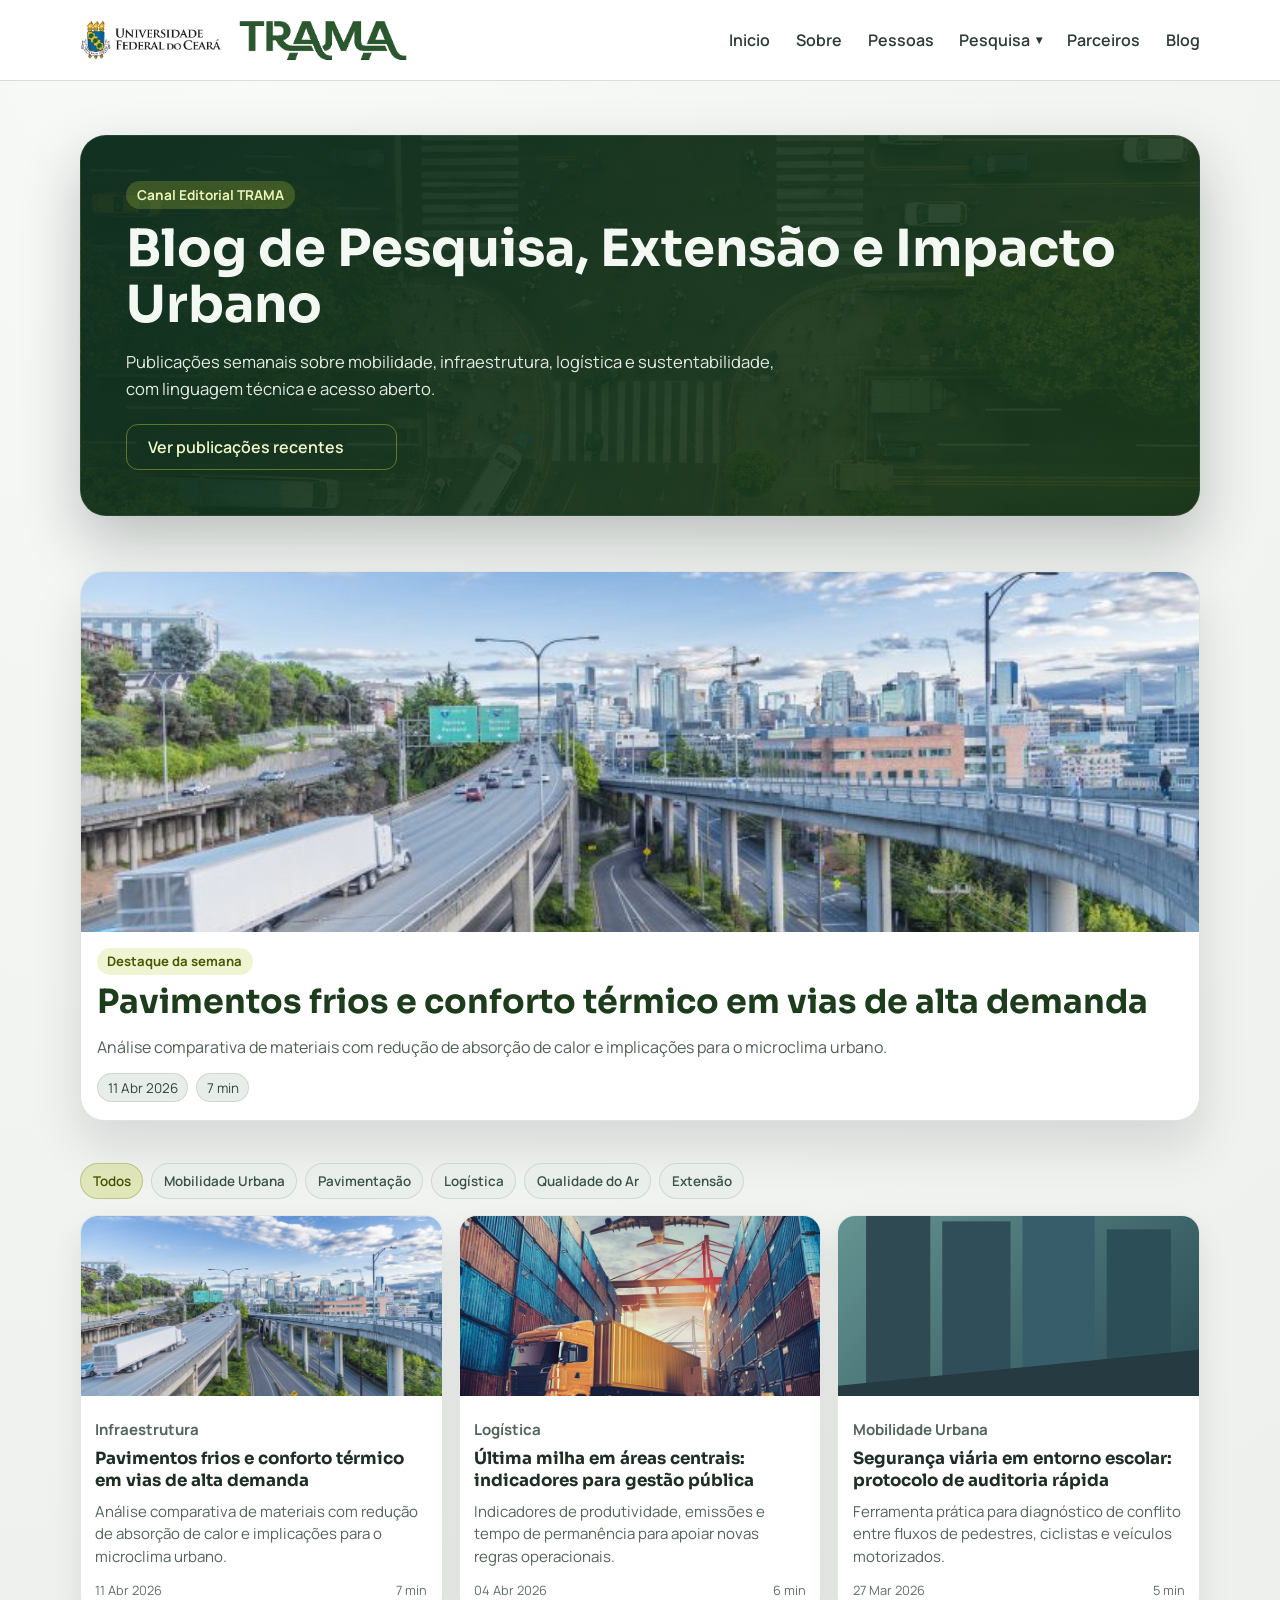
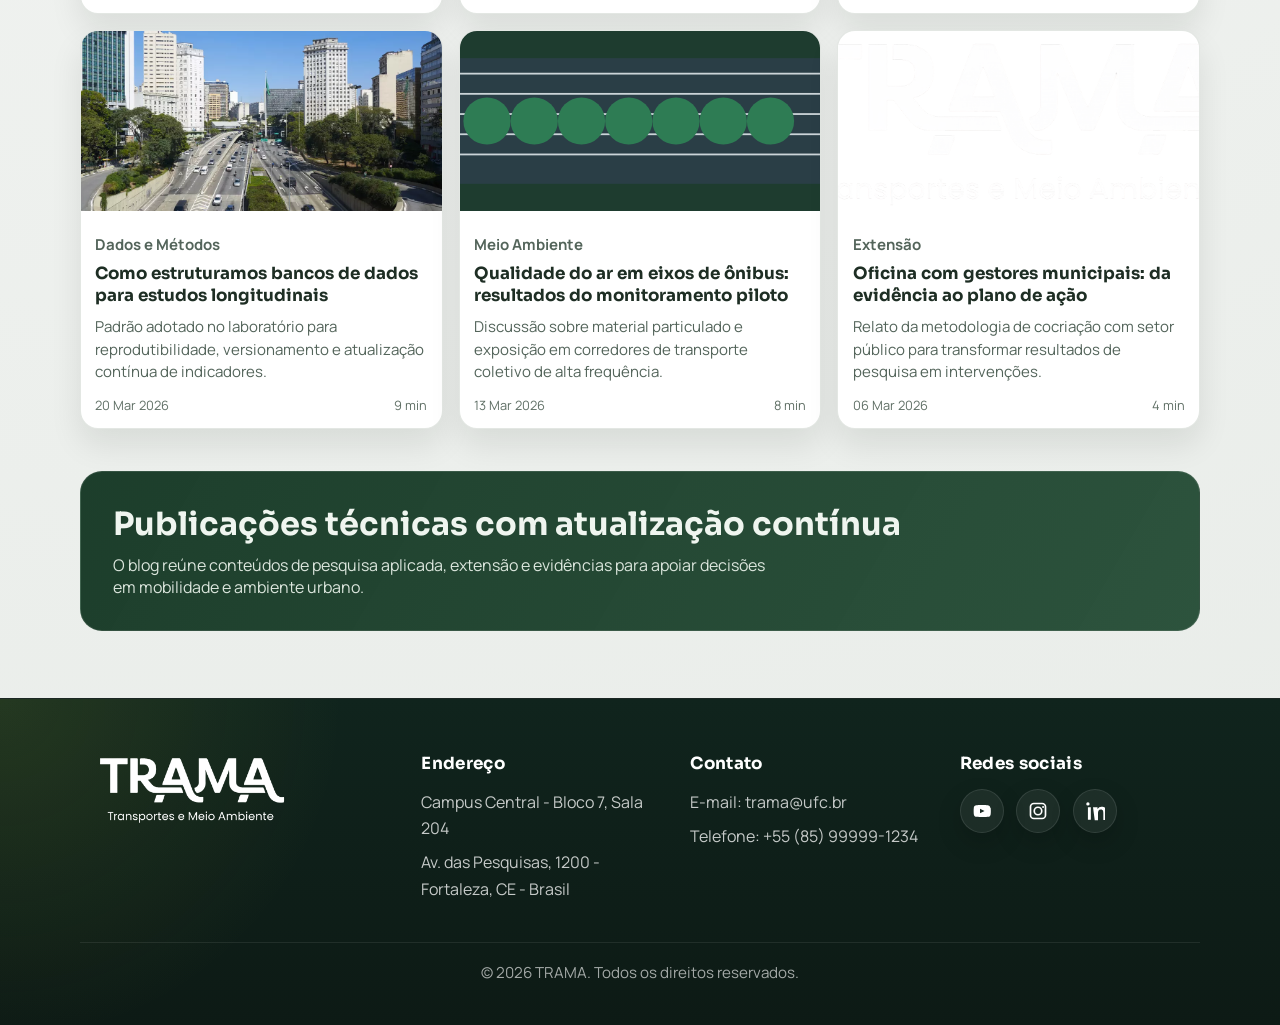
==== commit 5f2db862: "feat: atualizar cores, adicionar páginas e timeline - Mudar verde oficial (#1c3c1c) - Reduzir tamanh" ====
--- a/pages/blog.html
+++ b/pages/blog.html
@@ -28,6 +28,8 @@
           <div class="site-nav__item">
             <button class="site-nav__dropdown-trigger" type="button" aria-haspopup="true" aria-expanded="false">Pesquisa</button>
             <div class="site-nav__dropdown" aria-label="Submenu de pesquisa">
+              <a href="infraestrutura.html">Infraestrutura</a>
+              <a href="planejamento.html">Planejamento</a>
               <a href="projetos.html">Projetos</a>
               <a href="publicacoes.html">Publicações</a>
             </div>
--- a/assets/css/variables.css
+++ b/assets/css/variables.css
@@ -3,8 +3,8 @@
   --surface: #ffffff;
   --text: #1e2b24;
   --muted: #4e5f55;
-  --brand: #173f2a;
-  --brand-2: #2c6d47;
+  --brand: #1c3c1c;
+  --brand-2: #2f5b2f;
   --accent: #b8cb3a;
   --line: #d7ddd8;
 
--- a/assets/css/style.css
+++ b/assets/css/style.css
@@ -41,15 +41,15 @@
 .brand img {
   display: block;
   height: auto;
-  max-height: 54px;
+  max-height: 44px;
 }
 
 .brand .ufc-logo {
-  max-height: 48px;
+  max-height: 38px;
 }
 
 .brand .trama-logo {
-  max-height: 54px;
+  max-height: 44px;
 }
 
 .hero-title img {
@@ -57,6 +57,10 @@
   height: auto;
   display: block;
   margin-inline: auto;
+}
+
+.hero--home .hero-title img {
+  width: clamp(200px, 30vw, 640px);
 }
 
 .site-nav {
@@ -168,6 +172,603 @@
   margin-top: 1rem;
   font-size: clamp(1.2rem, 2vw, 2rem);
   font-weight: 500;
+}
+
+.page-hero {
+  position: relative;
+  min-height: 62vh;
+  display: grid;
+  align-items: end;
+  overflow: hidden;
+  isolation: isolate;
+}
+
+.page-hero__bg,
+.page-hero__overlay {
+  position: absolute;
+  inset: 0;
+  width: 100%;
+  height: 100%;
+}
+
+.page-hero__bg {
+  object-fit: cover;
+  transform: scale(1.03);
+  filter: brightness(0.42) saturate(1.05) contrast(1.08);
+}
+
+.page-hero__overlay {
+  background:
+    radial-gradient(circle at top left, rgba(184,203,58,0.18), transparent 28%),
+    linear-gradient(180deg, rgba(6, 18, 12, 0.1), rgba(6, 18, 12, 0.9));
+}
+
+.page-hero__content {
+  position: relative;
+  z-index: 1;
+  padding: 4.5rem 0 4.2rem;
+  color: #f5f8f5;
+  max-width: 62rem;
+}
+
+.page-hero__eyebrow {
+  margin: 0 0 0.8rem;
+  font-size: 0.9rem;
+  font-weight: 800;
+  letter-spacing: 0.16em;
+  text-transform: uppercase;
+  color: #d9e8a0;
+}
+
+.page-hero h1 {
+  font-family: 'Sora', sans-serif;
+  font-size: clamp(2.7rem, 5vw, 5rem);
+  line-height: 0.95;
+  max-width: 12ch;
+  margin: 0;
+}
+
+.page-hero p {
+  max-width: 58ch;
+  margin-top: 1rem;
+  font-size: clamp(1.02rem, 1.6vw, 1.25rem);
+  line-height: 1.7;
+  color: rgba(245, 248, 245, 0.9);
+}
+
+.page-hero__actions {
+  display: flex;
+  flex-wrap: wrap;
+  gap: 0.9rem;
+  margin-top: 1.6rem;
+}
+
+.section-kicker h2 {
+  font-family: 'Sora', sans-serif;
+  font-size: clamp(2rem, 3.2vw, 3rem);
+  line-height: 1.1;
+  color: var(--brand);
+  margin: 0;
+}
+
+.section-kicker .galeria-sub {
+  max-width: 68ch;
+  margin-top: 0.75rem;
+}
+
+.partners-intro__split {
+  gap: 2.2rem;
+  align-items: start;
+}
+
+.partner-metrics {
+  display: grid;
+  gap: 1rem;
+}
+
+.partner-metric {
+  padding: 1.1rem 1.1rem 1rem;
+  border-radius: 18px;
+  background: linear-gradient(180deg, rgba(255,255,255,0.95), rgba(244,247,242,0.92));
+  border: 1px solid rgba(28, 60, 28, 0.08);
+  box-shadow: 0 18px 40px rgba(12,20,15,0.07);
+}
+
+.partner-metric strong {
+  display: block;
+  font-family: 'Sora', sans-serif;
+  font-size: clamp(1.7rem, 3vw, 2.3rem);
+  color: var(--brand);
+}
+
+.partner-metric span {
+  display: block;
+  margin-top: 0.35rem;
+  color: var(--muted);
+  line-height: 1.45;
+}
+
+.partner-grid {
+  margin-top: 2rem;
+  display: grid;
+  grid-template-columns: repeat(3, minmax(0, 1fr));
+  gap: 1.2rem;
+}
+
+.partner-card {
+  position: relative;
+  min-height: 340px;
+  border-radius: 24px;
+  overflow: hidden;
+  background: #0e1e16;
+  box-shadow: 0 18px 42px rgba(12,20,15,0.12);
+}
+
+.partner-card::after {
+  content: '';
+  position: absolute;
+  inset: 0;
+  background: linear-gradient(180deg, rgba(7, 18, 12, 0.06), rgba(7, 18, 12, 0.75));
+  z-index: 1;
+}
+
+.partner-card img {
+  position: absolute;
+  inset: 0;
+  width: 100%;
+  height: 100%;
+  object-fit: cover;
+  transform: scale(1.02);
+}
+
+.partner-card--featured {
+  grid-column: span 2;
+  min-height: 380px;
+}
+
+.partner-card__content {
+  position: absolute;
+  inset: auto 1.35rem 1.35rem;
+  z-index: 2;
+  color: #f4faf4;
+}
+
+.partner-tag,
+.project-pill {
+  display: inline-flex;
+  align-items: center;
+  padding: 0.36rem 0.7rem;
+  border-radius: 999px;
+  font-size: 0.78rem;
+  font-weight: 800;
+  letter-spacing: 0.08em;
+  text-transform: uppercase;
+  background: linear-gradient(135deg, rgba(22, 72, 48, 0.96), rgba(28, 92, 60, 0.96));
+  border: 1px solid rgba(184,203,58,0.42);
+  color: #f5fbf4;
+  box-shadow: 0 10px 22px rgba(8, 18, 12, 0.18);
+}
+
+.partner-card__content h3,
+.project-card__content h3,
+.about-value-card h3,
+.project-roadmap__steps h3 {
+  font-family: 'Sora', sans-serif;
+  margin: 0.8rem 0 0.5rem;
+}
+
+.partner-card__content p,
+.project-card__content p,
+.about-value-card p,
+.project-roadmap__steps p {
+  margin: 0;
+  line-height: 1.65;
+  color: rgba(245, 248, 245, 0.9);
+}
+
+.partner-card:not(.partner-card--featured) .partner-card__content h3 {
+  font-size: 1.35rem;
+}
+
+.partner-card:not(.partner-card--featured) .partner-card__content p {
+  color: rgba(245, 248, 245, 0.9);
+}
+
+.collab-banner {
+  display: flex;
+  align-items: center;
+  justify-content: space-between;
+  gap: 1.5rem;
+  padding: 1.7rem 1.6rem;
+  border-radius: 24px;
+  background: linear-gradient(135deg, #113425 0%, #1d4a31 100%);
+  color: #f4faf4;
+  box-shadow: 0 28px 60px rgba(14, 25, 18, 0.16);
+}
+
+.collab-banner h2 {
+  margin: 0;
+  font-family: 'Sora', sans-serif;
+  font-size: clamp(1.5rem, 3vw, 2.3rem);
+}
+
+.collab-banner p {
+  max-width: 60ch;
+  margin-top: 0.75rem;
+  color: rgba(244, 250, 244, 0.82);
+  line-height: 1.6;
+}
+
+.collab-banner .btn-outline {
+  border-color: rgba(255,255,255,0.22);
+  color: #113425;
+  background: rgba(248, 251, 247, 0.96);
+}
+
+.page-hero__actions .btn-outline,
+.contact-form .btn-outline,
+.project-roadmap .btn-outline {
+  padding: 0.85rem 1.35rem;
+  border-color: rgba(184,203,58,0.5);
+  background: rgba(248, 251, 247, 0.96);
+  color: #163e2a;
+  font-weight: 800;
+  box-shadow: 0 18px 40px rgba(8, 18, 12, 0.18);
+}
+
+.page-hero__actions .btn-outline:hover,
+.contact-form .btn-outline:hover,
+.project-roadmap .btn-outline:hover,
+.collab-banner .btn-outline:hover {
+  background: linear-gradient(135deg, #255325, #1c3c1c);
+  color: #fff;
+  border-color: rgba(184,203,58,0.34);
+}
+
+.page-hero__actions .btn-outline::after,
+.contact-form .btn-outline::after,
+.project-roadmap .btn-outline::after,
+.collab-banner .btn-outline::after {
+  color: currentColor;
+}
+
+.sobre-page {
+  background: linear-gradient(180deg, #eff4ef 0%, #f7f8f6 36%, #eef2ef 100%);
+}
+
+.about-intro {
+  align-items: stretch;
+}
+
+.about-panel {
+  display: grid;
+  gap: 1rem;
+}
+
+.about-panel__card,
+.about-value-card,
+.contact-card,
+.contact-form,
+.project-side-panel__card,
+.project-roadmap__steps article {
+  background: rgba(255,255,255,0.92);
+  border: 1px solid rgba(28,60,28,0.1);
+  border-radius: 22px;
+  box-shadow: 0 18px 40px rgba(12,20,15,0.06);
+}
+
+.about-panel__card {
+  padding: 1.25rem 1.2rem;
+}
+
+.about-panel__label {
+  display: inline-flex;
+  margin-bottom: 0.55rem;
+  padding: 0.28rem 0.6rem;
+  border-radius: 999px;
+  background: rgba(184,203,58,0.12);
+  color: var(--brand);
+  font-size: 0.78rem;
+  font-weight: 800;
+  letter-spacing: 0.08em;
+  text-transform: uppercase;
+}
+
+.about-panel__card p,
+.about-value-card p,
+.contact-card p,
+.project-side-panel__card p,
+.project-roadmap__steps p {
+  color: var(--muted);
+}
+
+.about-values-grid {
+  margin-top: 2rem;
+  display: grid;
+  grid-template-columns: repeat(3, minmax(0, 1fr));
+  gap: 1.2rem;
+}
+
+.about-value-card {
+  padding: 1.4rem;
+}
+
+.about-value-card span,
+.project-roadmap__steps span {
+  display: inline-flex;
+  width: 2.25rem;
+  height: 2.25rem;
+  align-items: center;
+  justify-content: center;
+  border-radius: 50%;
+  background: rgba(184,203,58,0.14);
+  color: var(--brand);
+  font-weight: 800;
+}
+
+.section--contact {
+  background: linear-gradient(180deg, rgba(16, 36, 29, 0.03), rgba(16, 36, 29, 0.08));
+}
+
+.contact-grid {
+  display: grid;
+  grid-template-columns: 1.02fr 0.98fr;
+  gap: 1.4rem;
+  align-items: start;
+}
+
+.contact-copy h2,
+.project-highlight__content h2,
+.project-roadmap h2,
+.about-intro h2 {
+  font-family: 'Sora', sans-serif;
+  font-size: clamp(2rem, 3.2vw, 3rem);
+  line-height: 1.1;
+  color: var(--brand);
+  margin: 0;
+}
+
+.contact-copy p {
+  max-width: 58ch;
+  color: var(--muted);
+  line-height: 1.7;
+}
+
+.contact-cards {
+  margin-top: 1.3rem;
+  display: grid;
+  grid-template-columns: repeat(3, minmax(0, 1fr));
+  gap: 0.9rem;
+}
+
+.contact-card {
+  padding: 1rem 1rem 1.05rem;
+}
+
+.contact-card strong {
+  display: block;
+  margin-bottom: 0.35rem;
+  color: var(--brand);
+}
+
+.contact-card a,
+.contact-card p {
+  color: var(--muted);
+  margin: 0;
+}
+
+.contact-form {
+  padding: 1.4rem;
+  display: grid;
+  gap: 0.95rem;
+}
+
+.contact-form__header h3 {
+  margin: 0;
+  font-family: 'Sora', sans-serif;
+  font-size: 1.5rem;
+  color: var(--brand);
+}
+
+.contact-form label {
+  display: grid;
+  gap: 0.45rem;
+  color: var(--brand-2);
+  font-weight: 700;
+}
+
+.contact-form input,
+.contact-form textarea {
+  width: 100%;
+  border: 1px solid rgba(28,60,28,0.12);
+  border-radius: 14px;
+  padding: 0.9rem 1rem;
+  background: #fbfcfa;
+  color: var(--text);
+  font: inherit;
+}
+
+.contact-form textarea {
+  resize: vertical;
+  min-height: 140px;
+}
+
+.contact-form .btn-outline {
+  width: fit-content;
+}
+
+.projetos-page {
+  background: linear-gradient(180deg, #eef2ef 0%, #f7f8f6 38%, #edf1ed 100%);
+}
+
+.project-layout {
+  display: grid;
+  grid-template-columns: 1.2fr 0.8fr;
+  gap: 1.2rem;
+  align-items: stretch;
+}
+
+.project-highlight {
+  position: relative;
+  min-height: 460px;
+  overflow: hidden;
+  border-radius: 28px;
+  background: #0e1e16;
+  box-shadow: 0 24px 60px rgba(12,20,15,0.12);
+}
+
+.project-highlight img,
+.project-card img {
+  position: absolute;
+  inset: 0;
+  width: 100%;
+  height: 100%;
+  object-fit: cover;
+}
+
+.project-highlight::after,
+.project-card::after {
+  content: '';
+  position: absolute;
+  inset: 0;
+  background: linear-gradient(180deg, rgba(7, 18, 12, 0.08), rgba(7, 18, 12, 0.82));
+}
+
+.project-highlight__content {
+  position: relative;
+  z-index: 1;
+  color: #f5f8f5;
+  padding: 2rem;
+  max-width: 44rem;
+}
+
+.project-highlight__content h2 {
+  color: #ffffff;
+  text-shadow: 0 12px 30px rgba(2,10,6,0.68);
+  font-family: 'Sora', sans-serif;
+  font-weight: 800;
+  margin: 0 0 0.6rem;
+  line-height: 1.03;
+}
+
+.project-highlight__content p {
+  color: rgba(245,248,245,0.94);
+  line-height: 1.7;
+}
+
+.project-metrics {
+  margin-top: 1.5rem;
+  display: grid;
+  grid-template-columns: repeat(3, minmax(0, 1fr));
+  gap: 0.8rem;
+}
+
+.project-metric {
+  padding: 0.95rem 1rem;
+  border-radius: 18px;
+  background: rgba(255,255,255,0.08);
+  border: 1px solid rgba(255,255,255,0.12);
+  backdrop-filter: blur(10px);
+}
+
+.project-metric strong {
+  display: block;
+  font-family: 'Sora', sans-serif;
+  font-size: clamp(1.5rem, 2.8vw, 2.1rem);
+}
+
+.project-metric span {
+  display: block;
+  margin-top: 0.35rem;
+  color: rgba(245,248,245,0.82);
+  line-height: 1.45;
+}
+
+.project-side-panel {
+  display: grid;
+  gap: 1.2rem;
+}
+
+.project-side-panel__card {
+  padding: 1.25rem;
+}
+
+.project-side-panel__card h3 {
+  margin: 0.85rem 0 0.45rem;
+  color: var(--brand);
+  font-family: 'Sora', sans-serif;
+}
+
+.project-grid {
+  margin-top: 2rem;
+  display: grid;
+  grid-template-columns: repeat(2, minmax(0, 1fr));
+  gap: 1.2rem;
+}
+
+.project-card {
+  position: relative;
+  min-height: 320px;
+  overflow: hidden;
+  border-radius: 24px;
+  background: #0e1e16;
+  box-shadow: 0 20px 50px rgba(12,20,15,0.12);
+}
+
+.project-card__content {
+  position: absolute;
+  inset: auto 1.2rem 1.2rem;
+  z-index: 1;
+  color: #f5f8f5;
+}
+
+.project-card__content h3 {
+  font-size: 1.45rem;
+}
+
+.project-card__content p {
+  color: rgba(245,248,245,0.92);
+}
+
+.project-tags {
+  margin-top: 0.95rem;
+  display: flex;
+  flex-wrap: wrap;
+  gap: 0.5rem;
+}
+
+.project-tags span {
+  padding: 0.32rem 0.65rem;
+  border-radius: 999px;
+  background: rgba(255,255,255,0.08);
+  border: 1px solid rgba(255,255,255,0.14);
+  color: rgba(245,248,245,0.84);
+  font-size: 0.8rem;
+  text-transform: lowercase;
+}
+
+.project-roadmap {
+  display: grid;
+  gap: 1.2rem;
+}
+
+.project-roadmap__steps {
+  display: grid;
+  grid-template-columns: repeat(3, minmax(0, 1fr));
+  gap: 1rem;
+}
+
+.project-roadmap__steps article {
+  padding: 1.2rem;
+}
+
+.project-roadmap__steps h3 {
+  color: var(--brand);
+  margin-top: 0.85rem;
+}
+
+.project-roadmap__steps p {
+  margin-top: 0.5rem;
 }
 
 .split {
@@ -324,7 +925,7 @@
   position: absolute;
   inset: -22%;
   border-radius: 50%;
-  background: radial-gradient(circle at 50% 40%, rgba(23,63,42,0.58) 0%, rgba(23,63,42,0.38) 28%, rgba(23,63,42,0.14) 55%, rgba(23,63,42,0) 78%);
+  background: radial-gradient(circle at 50% 40%, rgba(28,60,28,0.58) 0%, rgba(28,60,28,0.38) 28%, rgba(28,60,28,0.14) 55%, rgba(28,60,28,0) 78%);
   filter: blur(34px);
   z-index: 1;
   opacity: 1;
@@ -339,13 +940,13 @@
   position: absolute;
   inset: 0;
   border-radius: 50%;
-  border: 1px solid rgba(23,63,42,0.78);
+  border: 1px solid rgba(28,60,28,0.78);
   z-index: 5;
   pointer-events: none;
   mix-blend-mode: normal;
   box-shadow:
     0 0 0 1px rgba(255,255,255,0.10),
-    0 0 0 5px rgba(23,63,42,0.06);
+    0 0 0 5px rgba(28,60,28,0.06);
 }
 
 .site-nav {
@@ -396,7 +997,7 @@
   min-width: 250px;
   padding: 0.8rem;
   background: rgba(255,255,255,0.98);
-  border: 1px solid rgba(23,63,42,0.1);
+  border: 1px solid rgba(28,60,28,0.1);
   border-radius: 18px;
   box-shadow: 0 24px 60px rgba(10,20,15,0.14);
   display: none;
@@ -1080,6 +1681,175 @@
   box-shadow: none;
 }
 
+.timeline-section {
+  background:
+    radial-gradient(circle at 20% 0%, rgba(28, 60, 28, 0.12), transparent 48%),
+    linear-gradient(180deg, rgba(255, 255, 255, 0.9), rgba(241, 245, 242, 0.9));
+}
+
+.timeline-shell {
+  position: relative;
+  margin-top: 2rem;
+}
+
+.timeline-scroll {
+  position: relative;
+  overflow-x: auto;
+  scrollbar-width: thin;
+  scrollbar-color: rgba(28, 60, 28, 0.4) rgba(28, 60, 28, 0.08);
+}
+
+.timeline-track {
+  --timeline-card-w: 190px;
+  position: relative;
+  display: inline-grid;
+  grid-auto-flow: column;
+  grid-auto-columns: var(--timeline-card-w);
+  gap: 0;
+  padding: 3.8rem 0 3.8rem;
+  min-width: max-content;
+  width: max-content;
+  scroll-snap-type: x mandatory;
+}
+
+.timeline-track::before {
+  content: '';
+  position: absolute;
+  left: 0;
+  right: 0;
+  top: 50%;
+  height: 6px;
+  background: linear-gradient(90deg, rgba(28, 60, 28, 0.12), rgba(28, 60, 28, 0.7), rgba(28, 60, 28, 0.12));
+}
+
+.timeline-scroll::-webkit-scrollbar {
+  height: 8px;
+}
+
+.timeline-scroll::-webkit-scrollbar-track {
+  background: rgba(28, 60, 28, 0.08);
+  border-radius: 999px;
+}
+
+.timeline-scroll::-webkit-scrollbar-thumb {
+  background: linear-gradient(90deg, rgba(28, 60, 28, 0.6), rgba(184, 203, 58, 0.6));
+  border-radius: 999px;
+}
+
+.timeline-event {
+  position: relative;
+  display: grid;
+  grid-template-rows: 1fr auto 1fr;
+  align-items: center;
+  justify-items: center;
+  min-width: 0;
+  width: var(--timeline-card-w);
+  scroll-snap-align: start;
+}
+
+.timeline-card {
+  position: relative;
+  grid-row: 1;
+  width: 100%;
+  background: #ffffff;
+  border: 1px solid rgba(28, 60, 28, 0.12);
+  border-radius: 18px;
+  overflow: hidden;
+  box-shadow: 0 20px 44px rgba(10, 20, 15, 0.12);
+  transition: transform 260ms ease, box-shadow 260ms ease, border-color 260ms ease;
+  animation: timeline-rise 700ms ease both;
+}
+
+.timeline-event:nth-child(even) .timeline-card {
+  grid-row: 3;
+}
+
+.timeline-card::after {
+  content: '';
+  position: absolute;
+  left: 50%;
+  width: 2px;
+  height: 34px;
+  background: rgba(28, 60, 28, 0.35);
+  transform: translateX(-50%);
+  bottom: -34px;
+}
+
+.timeline-event:nth-child(even) .timeline-card::after {
+  top: -34px;
+  bottom: auto;
+}
+
+.timeline-card:hover {
+  transform: translateY(-6px);
+  box-shadow: 0 26px 56px rgba(10, 20, 15, 0.18);
+  border-color: rgba(28, 60, 28, 0.24);
+}
+
+.timeline-image {
+  width: 100%;
+  height: 110px;
+  object-fit: cover;
+}
+
+.timeline-content {
+  padding: 0.95rem 1rem 1.1rem;
+}
+
+.timeline-year {
+  font-weight: 800;
+  color: var(--brand);
+  margin: 0 0 0.3rem;
+  letter-spacing: 0.12em;
+  text-transform: uppercase;
+  font-size: 0.78rem;
+}
+
+.timeline-content h3 {
+  margin: 0 0 0.45rem;
+  font-size: 1.02rem;
+  color: #1a2b22;
+}
+
+.timeline-content p {
+  margin: 0;
+  color: var(--muted);
+  font-size: 0.95rem;
+  line-height: 1.45;
+}
+
+.timeline-dot {
+  grid-row: 2;
+  width: 12px;
+  height: 12px;
+  border-radius: 50%;
+  background: var(--brand);
+  box-shadow: 0 0 0 6px rgba(28, 60, 28, 0.12);
+  z-index: 1;
+}
+
+.timeline-event:nth-child(1) .timeline-card { animation-delay: 80ms; }
+.timeline-event:nth-child(2) .timeline-card { animation-delay: 160ms; }
+.timeline-event:nth-child(3) .timeline-card { animation-delay: 240ms; }
+.timeline-event:nth-child(4) .timeline-card { animation-delay: 320ms; }
+
+.timeline-note {
+  margin-top: 0.8rem;
+  font-size: 0.95rem;
+  color: var(--muted);
+}
+
+@keyframes timeline-rise {
+  from {
+    opacity: 0;
+    transform: translateY(12px);
+  }
+  to {
+    opacity: 1;
+    transform: translateY(0);
+  }
+}
+
 .pessoas-page {
   background: linear-gradient(180deg, #eef2ef 0%, #f6f7f5 32%, #eef1ee 100%);
 }
@@ -1125,6 +1895,12 @@
   color: #445200;
 }
 
+.legend-item--pesquisadores {
+  background: rgba(28, 60, 28, 0.12);
+  border-color: rgba(28, 60, 28, 0.28);
+  color: #1c3c1c;
+}
+
 .legend-item--egresso {
   background: rgba(109, 117, 129, 0.14);
   border-color: rgba(109, 117, 129, 0.34);
@@ -1134,7 +1910,7 @@
 .people-tree {
   margin-top: 1.5rem;
   background: rgba(255, 255, 255, 0.92);
-  border: 1px solid rgba(23, 63, 42, 0.12);
+  border: 1px solid rgba(28, 60, 28, 0.12);
   border-radius: 24px;
   padding: 1.8rem 1.5rem 2rem;
   box-shadow: 0 24px 50px rgba(14, 25, 18, 0.08);
@@ -1169,14 +1945,14 @@
   top: 0;
   width: 2px;
   height: 26px;
-  background: rgba(31, 74, 49, 0.38);
+  background: rgba(28, 60, 28, 0.38);
 }
 
 .people-branches::after {
   top: 26px;
   width: 74%;
   height: 2px;
-  background: rgba(31, 74, 49, 0.3);
+  background: rgba(28, 60, 28, 0.3);
 }
 
 .people-groups {
@@ -1187,7 +1963,7 @@
 
 .people-group {
   background: #f8faf7;
-  border: 1px solid rgba(23, 63, 42, 0.1);
+  border: 1px solid rgba(28, 60, 28, 0.1);
   border-radius: 18px;
   padding: 0.95rem;
 }
@@ -1211,6 +1987,7 @@
 .people-grid--doutorado,
 .people-grid--mestrado,
 .people-grid--ic,
+.people-grid--pesquisadores,
 .people-grid--egressos {
   grid-template-columns: repeat(2, minmax(0, 1fr));
 }
@@ -1220,7 +1997,7 @@
   --avatar-bg: linear-gradient(180deg, #e3f0e8 0%, #d2e6d9 100%);
   --avatar-color: #1d4a31;
   width: 100%;
-  border: 1px solid rgba(23, 63, 42, 0.14);
+  border: 1px solid rgba(28, 60, 28, 0.14);
   border-radius: 14px;
   background: #ffffff;
   padding: 0.7rem;
@@ -1236,7 +2013,7 @@
 .people-node:hover {
   transform: translateY(-3px);
   box-shadow: 0 14px 28px rgba(10, 20, 15, 0.12);
-  border-color: rgba(23, 63, 42, 0.28);
+  border-color: rgba(28, 60, 28, 0.28);
 }
 
 .people-avatar {
@@ -1295,6 +2072,12 @@
   --avatar-size: 74px;
   --avatar-bg: linear-gradient(180deg, #f0f6ce 0%, #dfe89a 100%);
   --avatar-color: #4a5600;
+}
+
+.people-node--pesquisador {
+  --avatar-size: 86px;
+  --avatar-bg: linear-gradient(180deg, #deefe0 0%, #c7dfc9 100%);
+  --avatar-color: #1c3c1c;
 }
 
 .people-node--egresso {
@@ -1329,7 +2112,7 @@
   width: min(680px, 100%);
   background: #ffffff;
   border-radius: 18px;
-  border: 1px solid rgba(23, 63, 42, 0.16);
+  border: 1px solid rgba(28, 60, 28, 0.16);
   box-shadow: 0 28px 80px rgba(0, 0, 0, 0.28);
   padding: 1.2rem 1.2rem 1.4rem;
   position: relative;
@@ -1393,7 +2176,7 @@
   min-height: 34px;
   padding: 0.28rem 0.72rem;
   border-radius: 999px;
-  border: 1px solid rgba(23, 63, 42, 0.22);
+  border: 1px solid rgba(28, 60, 28, 0.22);
   color: #1f4a31;
   font-weight: 700;
   font-size: 0.85rem;
@@ -1433,7 +2216,7 @@
 
 .people-modal__bloco--projeto {
   margin-top: 0.95rem;
-  border-top: 1px solid rgba(23, 63, 42, 0.1);
+  border-top: 1px solid rgba(28, 60, 28, 0.1);
   padding-top: 0.95rem;
 }
 
@@ -1441,7 +2224,7 @@
   width: 100%;
   margin-top: 0.55rem;
   border-radius: 14px;
-  border: 1px solid rgba(23, 63, 42, 0.16);
+  border: 1px solid rgba(28, 60, 28, 0.16);
   max-height: 220px;
   object-fit: cover;
 }
@@ -1460,7 +2243,7 @@
 
 .blog-hero__wrap {
   background:
-    linear-gradient(140deg, rgba(17, 49, 33, 0.95), rgba(23, 63, 42, 0.88)),
+    linear-gradient(140deg, rgba(17, 49, 33, 0.95), rgba(28, 60, 28, 0.88)),
     url('../images/imagem-fundo-inicial.png');
   background-size: cover;
   background-position: center;
@@ -1532,7 +2315,7 @@
 .blog-featured {
   border-radius: 24px;
   overflow: hidden;
-  border: 1px solid rgba(23, 63, 42, 0.14);
+  border: 1px solid rgba(28, 60, 28, 0.14);
   background: #ffffff;
   box-shadow: 0 24px 50px rgba(12, 20, 15, 0.12);
 }
@@ -1583,7 +2366,7 @@
   font-size: 0.84rem;
   color: #30443a;
   background: rgba(230, 237, 231, 0.95);
-  border: 1px solid rgba(23, 63, 42, 0.12);
+  border: 1px solid rgba(28, 60, 28, 0.12);
   border-radius: 999px;
   padding: 0.26rem 0.6rem;
 }
@@ -1608,14 +2391,14 @@
   padding: 0.25rem 0.72rem;
   border-radius: 999px;
   background: rgba(232, 238, 233, 0.85);
-  border: 1px solid rgba(23, 63, 42, 0.12);
+  border: 1px solid rgba(28, 60, 28, 0.12);
   color: #375345;
   font-size: 0.84rem;
   font-weight: 600;
 }
 
 .blog-tag:hover {
-  border-color: rgba(23, 63, 42, 0.26);
+  border-color: rgba(28, 60, 28, 0.26);
   background: rgba(226, 234, 228, 0.95);
 }
 
@@ -1645,14 +2428,14 @@
   border-radius: 18px;
   overflow: hidden;
   background: #ffffff;
-  border: 1px solid rgba(23, 63, 42, 0.12);
+  border: 1px solid rgba(28, 60, 28, 0.12);
   box-shadow: 0 16px 32px rgba(12, 20, 15, 0.09);
   transition: transform 220ms ease, box-shadow 220ms ease, border-color 220ms ease;
 }
 
 .blog-card:hover {
   transform: translateY(-4px);
-  border-color: rgba(23, 63, 42, 0.28);
+  border-color: rgba(28, 60, 28, 0.28);
   box-shadow: 0 22px 42px rgba(12, 20, 15, 0.13);
 }
 
@@ -1728,7 +2511,7 @@
 
 .blog-author {
   margin-top: 1.2rem;
-  border: 1px solid rgba(23, 63, 42, 0.14);
+  border: 1px solid rgba(28, 60, 28, 0.14);
   background: #f6faf7;
   border-radius: 18px;
   padding: 0.9rem;
--- a/assets/css/responsive.css
+++ b/assets/css/responsive.css
@@ -6,10 +6,14 @@
   .header-wrap {
     min-height: 4.5rem;
     gap: 1rem;
+    flex-wrap: nowrap;
+    align-items: center;
   }
 
   .brand {
     gap: 0.75rem;
+    flex: 1 1 auto;
+    min-width: 0;
   }
 
   .brand .ufc-logo {
@@ -24,6 +28,22 @@
     display: inline-flex;
     min-height: 44px;
     align-items: center;
+    width: 44px;
+    padding: 0.35rem;
+    justify-content: center;
+    font-size: 0; /* esconde o texto 'Menu' visualmente, mantendo para leitores de tela */
+    border-radius: 10px;
+    background: transparent;
+    border: 1px solid var(--line);
+  }
+
+  .menu-toggle::before {
+    content: '';
+    display: block;
+    width: 22px;
+    height: 2px;
+    background: var(--brand);
+    box-shadow: 0 6px 0 var(--brand), 0 -6px 0 var(--brand);
   }
 
   .split {
@@ -42,6 +62,51 @@
 
   .cards-grid {
     grid-template-columns: repeat(2, minmax(0, 1fr));
+  }
+
+  .page-hero {
+    min-height: 54vh;
+  }
+
+  .page-hero__content {
+    padding: 4rem 0 3.4rem;
+  }
+
+  .partner-grid {
+    grid-template-columns: repeat(2, minmax(0, 1fr));
+  }
+
+  .partner-card--featured {
+    grid-column: 1 / -1;
+  }
+
+  .about-values-grid,
+  .contact-cards,
+  .project-metrics,
+  .project-roadmap__steps {
+    grid-template-columns: repeat(2, minmax(0, 1fr));
+  }
+
+  .contact-grid,
+  .project-layout {
+    grid-template-columns: 1fr;
+  }
+
+  .project-highlight {
+    min-height: 420px;
+  }
+
+  .project-highlight__content {
+    max-width: none;
+  }
+
+  .collab-banner {
+    flex-direction: column;
+    align-items: flex-start;
+  }
+
+  .people-tier--lideres {
+    gap: 1rem;
   }
 
   .research-grid {
@@ -113,6 +178,10 @@
     grid-template-columns: repeat(2, minmax(0, 1fr));
   }
 
+  .people-tier--lideres {
+    flex-wrap: wrap;
+  }
+
   .people-node--doutorado {
     --avatar-size: 96px;
   }
@@ -129,20 +198,39 @@
     padding: 1.1rem 1rem;
   }
 
+  .partner-grid,
+  .project-grid {
+    grid-template-columns: 1fr;
+  }
+
+  .partner-card--featured {
+    min-height: 340px;
+  }
+
+  .about-values-grid,
+  .contact-cards,
+  .project-metrics,
+  .project-roadmap__steps {
+    grid-template-columns: 1fr;
+  }
+
+  /* Versao mobile: transformar o menu em overlay fixo cobrindo a tela */
   .site-nav {
     position: absolute;
-    top: calc(100% + 0.5rem);
+    top: calc(100% + 0.35rem);
     right: 1rem;
-    min-width: min(320px, calc(100vw - 2rem));
-    padding: 1rem;
-    background: #ffffff;
-    border: 1px solid var(--line);
-    border-radius: 16px;
-    box-shadow: var(--shadow-soft);
+    left: auto;
+    min-width: min(340px, calc(100vw - 2rem));
+    width: auto;
+    padding: 0.95rem;
+    background: rgba(255, 255, 255, 0.98);
+    border: 1px solid rgba(28,60,28,0.1);
+    border-radius: 18px;
+    box-shadow: 0 24px 60px rgba(10,20,15,0.14);
     display: none;
     flex-direction: column;
     align-items: stretch;
-    z-index: 90;
+    z-index: 1000;
   }
 
   .site-nav.is-open {
@@ -153,6 +241,9 @@
   .site-nav__dropdown-trigger {
     min-height: 44px;
     align-items: center;
+    width: 100%;
+    padding: 0.8rem 0.95rem;
+    border-radius: 12px;
   }
 
   .site-nav__item {
@@ -164,11 +255,12 @@
     display: none;
     width: 100%;
     min-width: 0;
-    margin-top: 0.4rem;
-    padding: 0.45rem 0 0.15rem;
-    background: transparent;
-    border: 0;
-    box-shadow: none;
+    margin-top: 0.35rem;
+    padding: 0.45rem;
+    background: rgba(247,249,247,0.98);
+    border: 1px solid rgba(28,60,28,0.08);
+    border-radius: 14px;
+    box-shadow: inset 0 1px 0 rgba(255,255,255,0.6);
     transform: none;
   }
 
@@ -177,7 +269,8 @@
   }
 
   .site-nav__dropdown a {
-    padding-inline: 0.75rem;
+    padding: 0.72rem 0.85rem;
+    border-radius: 10px;
   }
 
   .hero {
@@ -236,10 +329,14 @@
   .header-wrap {
     min-height: 4.2rem;
     gap: 0.75rem;
+    flex-wrap: nowrap;
+    align-items: center;
   }
 
   .brand {
     gap: 0.6rem;
+    flex: 1 1 auto;
+    min-width: 0;
   }
 
   .brand .ufc-logo {
@@ -251,27 +348,36 @@
   }
 
   .menu-toggle {
-    padding: 0.55rem 0.85rem;
-    font-size: 0.95rem;
-    white-space: nowrap;
+    width: 44px;
+    padding: 0.35rem;
+    font-size: 0;
+    white-space: normal;
   }
 
   .site-nav {
-    left: 0.625rem;
+    top: calc(100% + 0.35rem);
     right: 0.625rem;
-    min-width: 0;
-    width: calc(100vw - 1.25rem);
+    left: auto;
+    min-width: min(320px, calc(100vw - 1.25rem));
+    width: auto;
+    padding: 0.95rem;
+    background: rgba(255, 255, 255, 0.98);
+    border: 1px solid rgba(28,60,28,0.1);
+    border-radius: 18px;
+    box-shadow: 0 24px 60px rgba(10,20,15,0.14);
   }
 
   .site-nav a,
   .site-nav__dropdown-trigger {
     width: 100%;
     justify-content: space-between;
-    padding-block: 0.6rem;
+    padding: 0.8rem 0.95rem;
+    border-radius: 12px;
   }
 
   .site-nav__dropdown a {
-    padding-block: 0.7rem;
+    padding: 0.7rem 0.85rem;
+    border-radius: 10px;
   }
 
   .hero {
@@ -573,28 +679,30 @@
 
 @media (max-width: 420px) {
   .header-wrap {
-    flex-wrap: wrap;
-    justify-content: center;
-    padding-block: 0.6rem;
+    flex-wrap: nowrap;
+    justify-content: space-between;
+    align-items: center;
+    padding-block: 0.55rem;
   }
 
   .brand {
-    width: 100%;
-    justify-content: space-between;
-    gap: 0.5rem;
+    width: auto;
+    flex: 1 1 auto;
+    min-width: 0;
+    gap: 0.4rem;
   }
 
   .menu-toggle {
-    width: auto;
-    margin-left: auto;
-    padding: 0.5rem 0.7rem;
+    width: 44px;
+    margin-left: 0;
+    padding: 0.35rem;
+    font-size: 0;
   }
 
   .site-nav {
-    top: calc(100% + 0.35rem);
     right: 0.5rem;
-    left: 0.5rem;
-    width: auto;
+    left: auto;
+    min-width: min(300px, calc(100vw - 1rem));
   }
 
   .hero {
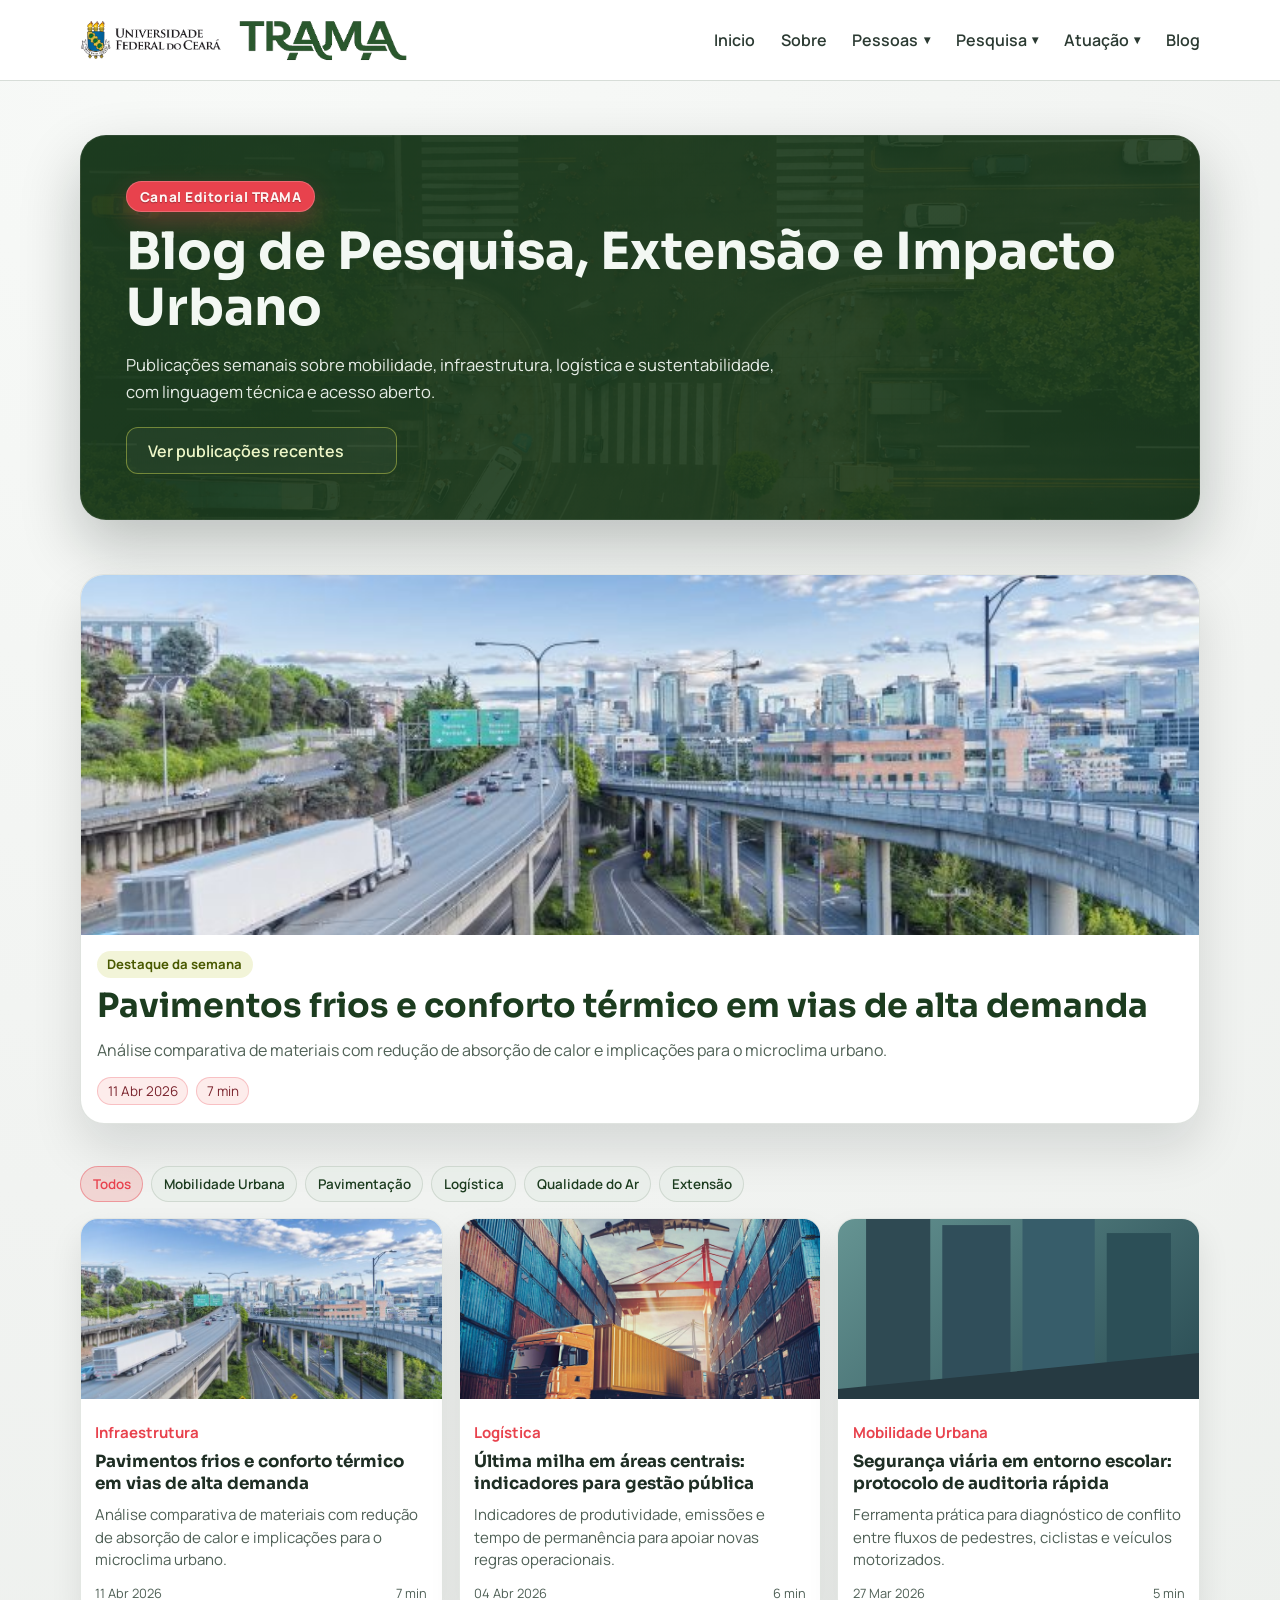
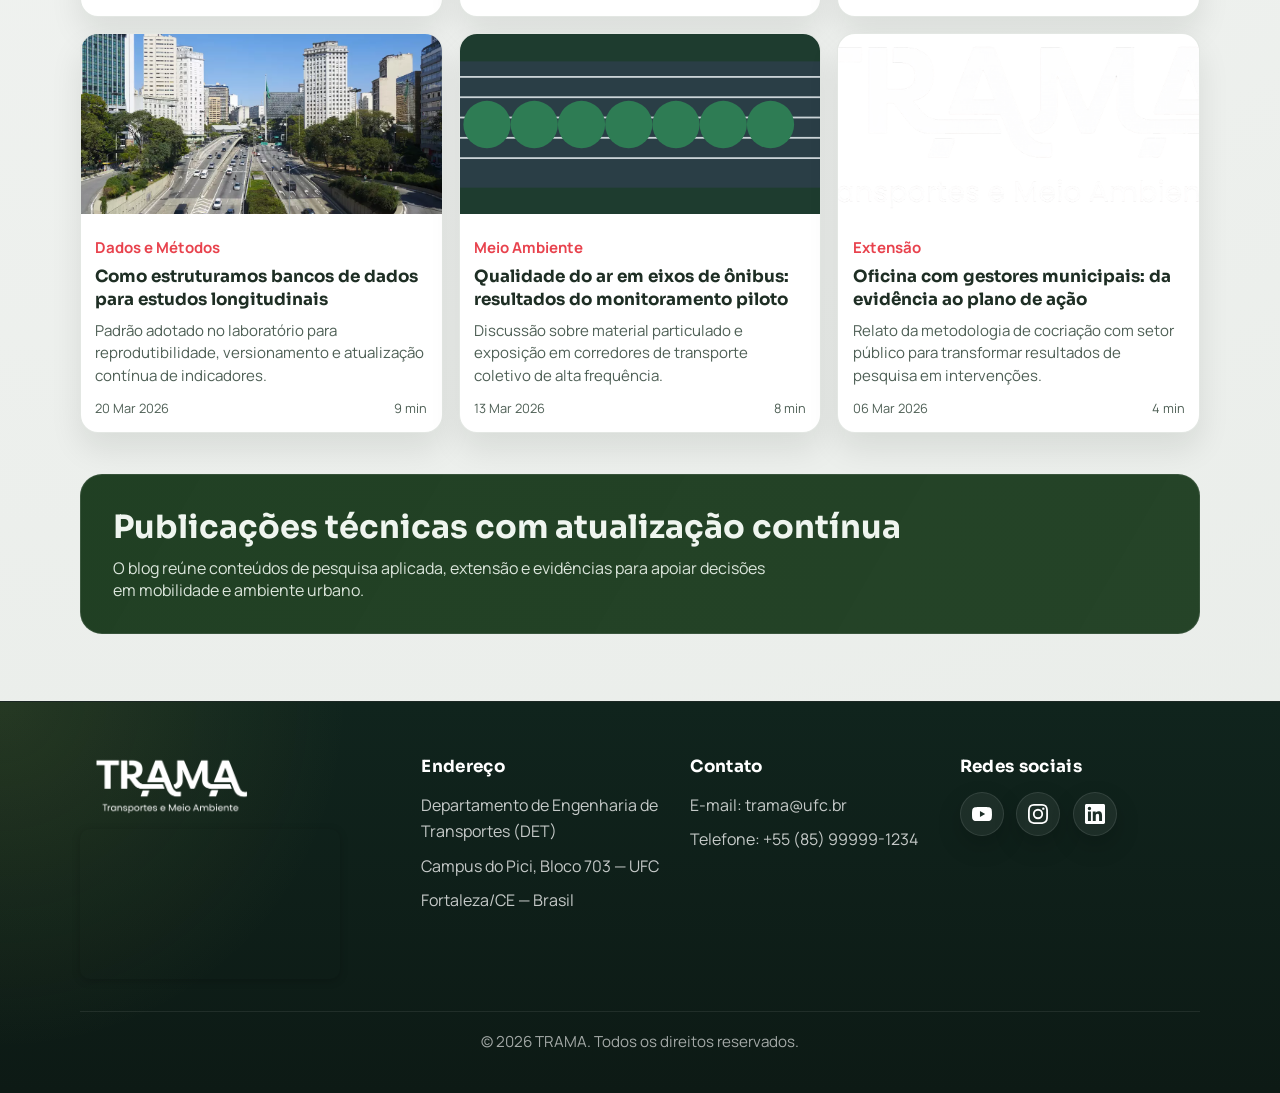
==== commit 1dfd6024: "feat: SEO, mapa-múndi, novas páginas e reorganização do repositório Mudanças principais: - SEO: meta" ====
--- a/pages/blog.html
+++ b/pages/blog.html
@@ -3,8 +3,19 @@
   <head>
     <meta charset="UTF-8" />
     <meta name="viewport" content="width=device-width, initial-scale=1.0" />
-    <title>TRAMA | Blog</title>
-    <meta name="description" content="Blog e novidades do TRAMA" />
+    <title>Blog | Notícias e Artigos do TRAMA UFC</title>
+    <meta name="description" content="Blog do laboratório TRAMA UFC: artigos, notícias e divulgação científica sobre mobilidade urbana, pavimentação, logística, qualidade do ar e extensão universitária." />
+    <meta name="robots" content="index, follow" />
+    <link rel="canonical" href="https://www.tramaufc.com.br/pages/blog.html" />
+    <meta property="og:type" content="website" />
+    <meta property="og:locale" content="pt_BR" />
+    <meta property="og:site_name" content="TRAMA UFC" />
+    <meta property="og:title" content="Blog | Notícias e Artigos do TRAMA UFC" />
+    <meta property="og:description" content="Artigos e notícias sobre transportes, meio ambiente e mobilidade no blog do TRAMA UFC." />
+    <meta property="og:url" content="https://www.tramaufc.com.br/pages/blog.html" />
+    <meta property="og:image" content="https://www.tramaufc.com.br/assets/images/logo-trama.png" />
+    <meta name="twitter:card" content="summary_large_image" />
+    <link rel="icon" type="image/png" href="../assets/images/logo-trama.png" />
     <link rel="preconnect" href="https://fonts.googleapis.com" />
     <link rel="preconnect" href="https://fonts.gstatic.com" crossorigin />
     <link href="https://fonts.googleapis.com/css2?family=Manrope:wght@400;500;700;800&family=Sora:wght@600;700;800&display=swap" rel="stylesheet" />
@@ -24,7 +35,13 @@
         <nav class="site-nav" aria-label="Navegacao principal">
           <a href="../index.html">Inicio</a>
           <a href="sobre.html">Sobre</a>
-          <a href="pessoas.html">Pessoas</a>
+          <div class="site-nav__item">
+            <button class="site-nav__dropdown-trigger" type="button" aria-haspopup="true" aria-expanded="false">Pessoas</button>
+            <div class="site-nav__dropdown" aria-label="Submenu de pessoas">
+              <a href="pessoas.html">Equipe</a>
+              <a href="parceiros.html">Parceiros</a>
+            </div>
+          </div>
           <div class="site-nav__item">
             <button class="site-nav__dropdown-trigger" type="button" aria-haspopup="true" aria-expanded="false">Pesquisa</button>
             <div class="site-nav__dropdown" aria-label="Submenu de pesquisa">
@@ -34,7 +51,13 @@
               <a href="publicacoes.html">Publicações</a>
             </div>
           </div>
-          <a href="parceiros.html">Parceiros</a>
+          <div class="site-nav__item">
+            <button class="site-nav__dropdown-trigger" type="button" aria-haspopup="true" aria-expanded="false">Atuação</button>
+            <div class="site-nav__dropdown" aria-label="Submenu de atuação">
+              <a href="servicos.html">Serviços Prestados</a>
+              <a href="oportunidades.html">Oportunidades e Divulgações</a>
+            </div>
+          </div>
           <a href="blog.html">Blog</a>
         </nav>
       </div>
@@ -155,11 +178,19 @@
 
     <footer class="site-footer">
       <div class="container footer-grid">
-        <div class="footer-brand"><img class="footer-logo" src="../assets/images/logo-trama-imagens.png" alt="TRAMA" /></div>
+        <div class="footer-brand">
+          <img class="footer-logo" src="../assets/images/logo-trama-imagens.png" alt="TRAMA" />
+          <iframe class="footer-map"
+            title="Localização do TRAMA no Campus do Pici, UFC"
+            src="https://www.google.com/maps?q=Departamento+de+Engenharia+de+Transportes+UFC+Campus+do+Pici+Fortaleza&output=embed"
+            loading="lazy"
+            referrerpolicy="no-referrer-when-downgrade"></iframe>
+        </div>
         <div>
           <h3>Endereço</h3>
-          <p>Campus Central - Bloco 7, Sala 204</p>
-          <p>Av. das Pesquisas, 1200 - Fortaleza, CE - Brasil</p>
+          <p>Departamento de Engenharia de Transportes (DET)</p>
+          <p>Campus do Pici, Bloco 703 — UFC</p>
+          <p>Fortaleza/CE — Brasil</p>
         </div>
         <div>
           <h3>Contato</h3>
@@ -169,9 +200,9 @@
         <div>
           <h3>Redes sociais</h3>
           <div class="footer-socials" aria-label="Redes sociais do TRAMA">
-            <a class="footer-social" href="#" aria-label="YouTube do TRAMA"><svg viewBox="0 0 24 24" aria-hidden="true"><path d="M21.8 8.1s-.2-1.4-.8-2c-.8-.9-1.8-.9-2.2-1C15.8 4.8 12 4.8 12 4.8h0s-3.8 0-6.8.3c-.4.1-1.4.1-2.2 1-.6.6-.8 2-.8 2S2 9.8 2 11.5v1c0 1.7.2 3.4.2 3.4s.2 1.4.8 2c.8.9 1.9.9 2.4 1 1.7.2 7.2.3 7.2.3s3.8 0 6.8-.3c.4-.1 1.4-.1 2.2-1 .6-.6.8-2 .8-2s.2-1.7.2-3.4v-1c0-1.7-.2-3.4-.2-3.4ZM9.6 14.7V9.3l5.5 2.7-5.5 2.7Z"/></svg></a>
-            <a class="footer-social" href="#" aria-label="Instagram do TRAMA"><svg viewBox="0 0 24 24" aria-hidden="true"><path d="M7 2h10a5 5 0 0 1 5 5v10a5 5 0 0 1-5 5H7a5 5 0 0 1-5-5V7a5 5 0 0 1 5-5Zm0 2a3 3 0 0 0-3 3v10a3 3 0 0 0 3 3h10a3 3 0 0 0 3-3V7a3 3 0 0 0-3-3H7Zm5 2.5A5.5 5.5 0 1 1 6.5 12 5.51 5.51 0 0 1 12 6.5Zm0 2A3.5 3.5 0 1 0 15.5 12 3.5 3.5 0 0 0 12 8.5Zm6.1-2.6a1.2 1.2 0 1 1-1.2 1.2 1.2 1.2 0 0 1 1.2-1.2Z"/></svg></a>
-            <a class="footer-social" href="#" aria-label="LinkedIn do TRAMA"><svg viewBox="0 0 24 24" aria-hidden="true"><path d="M5.5 3.5A2 2 0 1 1 3.5 1.5a2 2 0 0 1 2 2Zm-2 4.1H7v15H3.5Zm6.1 0H15v2.1h.1a5.4 5.4 0 0 1 4.9-2.7c5.2 0 6.1 3.4 6.1 7.7v8H22V15c0-2.1 0-4.8-3-4.8s-3.4 2.3-3.4 4.6v8.2h-3.9Z"/></svg></a>
+            <a class="footer-social" href="#" aria-label="YouTube do TRAMA"><svg viewBox="0 0 24 24" aria-hidden="true"><path d="M23.498 6.186a3.016 3.016 0 0 0-2.122-2.136C19.505 3.545 12 3.545 12 3.545s-7.505 0-9.377.505A3.017 3.017 0 0 0 .502 6.186C0 8.07 0 12 0 12s0 3.93.502 5.814a3.016 3.016 0 0 0 2.122 2.136c1.871.505 9.376.505 9.376.505s7.505 0 9.377-.505a3.015 3.015 0 0 0 2.122-2.136C24 15.93 24 12 24 12s0-3.93-.502-5.814zM9.545 15.568V8.432L15.818 12l-6.273 3.568z"/></svg></a>
+            <a class="footer-social" href="#" aria-label="Instagram do TRAMA"><svg viewBox="0 0 24 24" aria-hidden="true"><path d="M12 2.163c3.204 0 3.584.012 4.85.07 3.252.148 4.771 1.691 4.919 4.919.058 1.265.069 1.645.069 4.849 0 3.205-.012 3.584-.069 4.849-.149 3.225-1.664 4.771-4.919 4.919-1.266.058-1.644.07-4.85.07-3.204 0-3.584-.012-4.849-.07-3.26-.149-4.771-1.699-4.919-4.92-.058-1.265-.07-1.644-.07-4.849 0-3.204.013-3.583.07-4.849.149-3.227 1.664-4.771 4.919-4.919 1.266-.057 1.645-.069 4.849-.069zM12 0C8.741 0 8.333.014 7.053.072 2.695.272.273 2.69.073 7.052.014 8.333 0 8.741 0 12c0 3.259.014 3.668.072 4.948.2 4.358 2.618 6.78 6.98 6.98C8.333 23.986 8.741 24 12 24c3.259 0 3.668-.014 4.948-.072 4.354-.2 6.782-2.618 6.979-6.98.059-1.28.073-1.689.073-4.948 0-3.259-.014-3.667-.072-4.947-.196-4.354-2.617-6.78-6.979-6.98C15.668.014 15.259 0 12 0zm0 5.838a6.162 6.162 0 1 0 0 12.324 6.162 6.162 0 0 0 0-12.324zM12 16a4 4 0 1 1 0-8 4 4 0 0 1 0 8zm6.406-11.845a1.44 1.44 0 1 0 0 2.881 1.44 1.44 0 0 0 0-2.881z"/></svg></a>
+            <a class="footer-social" href="#" aria-label="LinkedIn do TRAMA"><svg viewBox="0 0 24 24" aria-hidden="true"><path d="M20.447 20.452h-3.554v-5.569c0-1.328-.027-3.037-1.852-3.037-1.853 0-2.136 1.445-2.136 2.939v5.667H9.351V9h3.414v1.561h.046c.477-.9 1.637-1.85 3.37-1.85 3.601 0 4.267 2.37 4.267 5.455v6.286zM5.337 7.433a2.062 2.062 0 0 1-2.063-2.065 2.063 2.063 0 1 1 2.063 2.065zm1.782 13.019H3.555V9h3.564v11.452zM22.225 0H1.771C.792 0 0 .774 0 1.729v20.542C0 23.227.792 24 1.771 24h20.451C23.2 24 24 23.227 24 22.271V1.729C24 .774 23.2 0 22.222 0h.003z"/></svg></a>
           </div>
         </div>
       </div>
--- a/assets/css/variables.css
+++ b/assets/css/variables.css
@@ -3,9 +3,11 @@
   --surface: #ffffff;
   --text: #1e2b24;
   --muted: #4e5f55;
-  --brand: #1c3c1c;
-  --brand-2: #2f5b2f;
-  --accent: #b8cb3a;
+  --brand: #1c3c1f;
+  --brand-2: #2a5a2d;
+  --accent: #c2ce4d;
+  --rose: #e8424d;
+  --rose-soft: #f18984;
   --line: #d7ddd8;
 
   --radius-sm: 10px;
--- a/assets/css/style.css
+++ b/assets/css/style.css
@@ -1,3 +1,23 @@
+/* =============================================================
+   TRAMA - style.css
+   Arquivo único de estilos. Veja docs/guia-manutencao-repositorio.md
+   para a estrutura completa do projeto.
+
+   ÍNDICE (use Ctrl+F com os títulos das seções):
+   - Base e tipografia
+   - Header e navegação
+   - Hero / Page hero
+   - Botões e formulários
+   - Cards (blog, projetos, pesquisa)
+   - Sobre (timeline, valores)
+   - Pessoas (árvore, modal)
+   - Parceiros (logos, mapa-múndi, modal)
+   - Serviços
+   - Oportunidades (filtros, cards)
+   - Footer
+   - Mini-mapa no rodapé
+   ============================================================= */
+
 body {
   font-family: 'Manrope', sans-serif;
   color: var(--text);
@@ -84,7 +104,7 @@
   transform: scaleX(0);
   transform-origin: right;
   transition: transform 0.25s ease;
-  background: var(--brand-2);
+  background: var(--rose);
 }
 
 .site-nav a:hover::after {
@@ -199,7 +219,7 @@
 
 .page-hero__overlay {
   background:
-    radial-gradient(circle at top left, rgba(184,203,58,0.18), transparent 28%),
+    radial-gradient(circle at top left, rgba(194, 206, 77,0.18), transparent 28%),
     linear-gradient(180deg, rgba(6, 18, 12, 0.1), rgba(6, 18, 12, 0.9));
 }
 
@@ -217,7 +237,7 @@
   font-weight: 800;
   letter-spacing: 0.16em;
   text-transform: uppercase;
-  color: #d9e8a0;
+  color: var(--rose) !important;
 }
 
 .page-hero h1 {
@@ -270,7 +290,7 @@
   padding: 1.1rem 1.1rem 1rem;
   border-radius: 18px;
   background: linear-gradient(180deg, rgba(255,255,255,0.95), rgba(244,247,242,0.92));
-  border: 1px solid rgba(28, 60, 28, 0.08);
+  border: 1px solid rgba(28, 60, 31, 0.08);
   box-shadow: 0 18px 40px rgba(12,20,15,0.07);
 }
 
@@ -343,9 +363,9 @@
   font-weight: 800;
   letter-spacing: 0.08em;
   text-transform: uppercase;
-  background: linear-gradient(135deg, rgba(22, 72, 48, 0.96), rgba(28, 92, 60, 0.96));
-  border: 1px solid rgba(184,203,58,0.42);
-  color: #f5fbf4;
+  background: linear-gradient(135deg, rgba(232, 66, 77, 0.9), rgba(241, 137, 132, 0.9));
+  border: 1px solid rgba(241, 137, 132, 0.65);
+  color: #fff4f3;
   box-shadow: 0 10px 22px rgba(8, 18, 12, 0.18);
 }
 
@@ -381,7 +401,7 @@
   gap: 1.5rem;
   padding: 1.7rem 1.6rem;
   border-radius: 24px;
-  background: linear-gradient(135deg, #113425 0%, #1d4a31 100%);
+  background: linear-gradient(135deg, #1c3c1f 0%, #255325 100%);
   color: #f4faf4;
   box-shadow: 0 28px 60px rgba(14, 25, 18, 0.16);
 }
@@ -401,7 +421,7 @@
 
 .collab-banner .btn-outline {
   border-color: rgba(255,255,255,0.22);
-  color: #113425;
+  color: var(--brand);
   background: rgba(248, 251, 247, 0.96);
 }
 
@@ -409,9 +429,9 @@
 .contact-form .btn-outline,
 .project-roadmap .btn-outline {
   padding: 0.85rem 1.35rem;
-  border-color: rgba(184,203,58,0.5);
+  border-color: rgba(194, 206, 77,0.5);
   background: rgba(248, 251, 247, 0.96);
-  color: #163e2a;
+  color: var(--brand);
   font-weight: 800;
   box-shadow: 0 18px 40px rgba(8, 18, 12, 0.18);
 }
@@ -420,9 +440,9 @@
 .contact-form .btn-outline:hover,
 .project-roadmap .btn-outline:hover,
 .collab-banner .btn-outline:hover {
-  background: linear-gradient(135deg, #255325, #1c3c1c);
+  background: linear-gradient(135deg, #255325, #1c3c1f);
   color: #fff;
-  border-color: rgba(184,203,58,0.34);
+  border-color: rgba(194, 206, 77,0.34);
 }
 
 .page-hero__actions .btn-outline::after,
@@ -452,7 +472,7 @@
 .project-side-panel__card,
 .project-roadmap__steps article {
   background: rgba(255,255,255,0.92);
-  border: 1px solid rgba(28,60,28,0.1);
+  border: 1px solid rgba(28, 60, 31,0.1);
   border-radius: 22px;
   box-shadow: 0 18px 40px rgba(12,20,15,0.06);
 }
@@ -466,7 +486,7 @@
   margin-bottom: 0.55rem;
   padding: 0.28rem 0.6rem;
   border-radius: 999px;
-  background: rgba(184,203,58,0.12);
+  background: rgba(194, 206, 77,0.12);
   color: var(--brand);
   font-size: 0.78rem;
   font-weight: 800;
@@ -485,8 +505,16 @@
 .about-values-grid {
   margin-top: 2rem;
   display: grid;
-  grid-template-columns: repeat(3, minmax(0, 1fr));
+  grid-template-columns: repeat(4, minmax(0, 1fr));
   gap: 1.2rem;
+}
+
+.about-cnpq {
+  margin-top: 1rem;
+}
+
+.section--map .map-wrap {
+  margin-top: 1.5rem;
 }
 
 .about-value-card {
@@ -501,7 +529,7 @@
   align-items: center;
   justify-content: center;
   border-radius: 50%;
-  background: rgba(184,203,58,0.14);
+  background: rgba(194, 206, 77,0.14);
   color: var(--brand);
   font-weight: 800;
 }
@@ -580,7 +608,7 @@
 .contact-form input,
 .contact-form textarea {
   width: 100%;
-  border: 1px solid rgba(28,60,28,0.12);
+  border: 1px solid rgba(28, 60, 31,0.12);
   border-radius: 14px;
   padding: 0.9rem 1rem;
   background: #fbfcfa;
@@ -822,8 +850,8 @@
 
 .btn-outline:hover {
   transform: translateY(-4px);
-  background: linear-gradient(90deg, rgba(184,203,58,0.12), rgba(255,255,255,0.02));
-  color: var(--brand);
+  background: linear-gradient(90deg, rgba(241, 137, 132, 0.22), rgba(232, 66, 77, 0.08));
+  color: var(--rose);
   box-shadow: 0 20px 50px rgba(12,20,15,0.12);
 }
 
@@ -888,7 +916,7 @@
   inset: 6px;
   border-radius: 50%;
   pointer-events: none;
-  box-shadow: 0 0 0 6px rgba(184,203,58,0.08);
+  box-shadow: 0 0 0 6px rgba(194, 206, 77,0.08);
 }
 
 /* Ensure the subtle highlight overlay sits above the shadow but below the image */
@@ -925,7 +953,7 @@
   position: absolute;
   inset: -22%;
   border-radius: 50%;
-  background: radial-gradient(circle at 50% 40%, rgba(28,60,28,0.58) 0%, rgba(28,60,28,0.38) 28%, rgba(28,60,28,0.14) 55%, rgba(28,60,28,0) 78%);
+  background: radial-gradient(circle at 50% 40%, rgba(28, 60, 31,0.58) 0%, rgba(28, 60, 31,0.38) 28%, rgba(28, 60, 31,0.14) 55%, rgba(28, 60, 31,0) 78%);
   filter: blur(34px);
   z-index: 1;
   opacity: 1;
@@ -940,13 +968,13 @@
   position: absolute;
   inset: 0;
   border-radius: 50%;
-  border: 1px solid rgba(28,60,28,0.78);
+  border: 1px solid rgba(28, 60, 31,0.78);
   z-index: 5;
   pointer-events: none;
   mix-blend-mode: normal;
   box-shadow:
     0 0 0 1px rgba(255,255,255,0.10),
-    0 0 0 5px rgba(28,60,28,0.06);
+    0 0 0 5px rgba(28, 60, 31,0.06);
 }
 
 .site-nav {
@@ -997,7 +1025,7 @@
   min-width: 250px;
   padding: 0.8rem;
   background: rgba(255,255,255,0.98);
-  border: 1px solid rgba(28,60,28,0.1);
+  border: 1px solid rgba(28, 60, 31,0.1);
   border-radius: 18px;
   box-shadow: 0 24px 60px rgba(10,20,15,0.14);
   display: none;
@@ -1020,7 +1048,7 @@
 }
 
 .site-nav__dropdown a:hover {
-  background: rgba(184,203,58,0.12);
+  background: rgba(194, 206, 77,0.12);
   transform: translateX(2px);
   color: var(--brand);
 }
@@ -1315,7 +1343,7 @@
   display: grid;
   place-items: center;
   margin-bottom: 0.8rem;
-  background: linear-gradient(180deg, rgba(184,203,58,0.08), rgba(20,60,40,0.02));
+  background: linear-gradient(180deg, rgba(194, 206, 77,0.08), rgba(28, 60, 31,0.02));
 }
 
 .research-icon img {
@@ -1357,7 +1385,7 @@
 }
 
 .numeros {
-  background: linear-gradient(90deg, #0f2f24 0%, #153a2b 100%);
+  background: linear-gradient(90deg, #1c3c1f 0%, #255325 100%);
   color: #f2f6f2;
   padding: 5.4rem 0 3.5rem;
 }
@@ -1428,7 +1456,7 @@
 .numero-card:hover {
   transform: translateY(-8px);
   box-shadow: 0 28px 90px rgba(5,12,8,0.28);
-  border-color: rgba(184,203,58,0.09);
+  border-color: rgba(194, 206, 77,0.09);
 }
 
 @media (max-width: 1100px) {
@@ -1604,7 +1632,7 @@
   border-bottom: 2px solid #d9d9d9;
   font-family: 'Sora', sans-serif;
   font-size: clamp(2rem, 3vw, 2.5rem);
-  color: #1f4a31;
+  color: var(--brand);
 }
 
 .publicacao-item {
@@ -1637,11 +1665,12 @@
 }
 
 .publicacao-links a {
-  color: #2748e1;
+  color: var(--rose);
   font-weight: 500;
 }
 
 .publicacao-links a:hover {
+  color: var(--rose-soft);
   text-decoration: underline;
 }
 
@@ -1676,14 +1705,14 @@
 }
 
 .site-footer--publicacoes .footer-social:hover {
-  background: rgba(184, 203, 58, 0.12);
+  background: rgba(194, 206, 77, 0.12);
   border-color: var(--accent);
   box-shadow: none;
 }
 
 .timeline-section {
   background:
-    radial-gradient(circle at 20% 0%, rgba(28, 60, 28, 0.12), transparent 48%),
+    radial-gradient(circle at 20% 0%, rgba(28, 60, 31, 0.12), transparent 48%),
     linear-gradient(180deg, rgba(255, 255, 255, 0.9), rgba(241, 245, 242, 0.9));
 }
 
@@ -1696,7 +1725,7 @@
   position: relative;
   overflow-x: auto;
   scrollbar-width: thin;
-  scrollbar-color: rgba(28, 60, 28, 0.4) rgba(28, 60, 28, 0.08);
+  scrollbar-color: rgba(28, 60, 31, 0.4) rgba(28, 60, 31, 0.08);
 }
 
 .timeline-track {
@@ -1719,7 +1748,7 @@
   right: 0;
   top: 50%;
   height: 6px;
-  background: linear-gradient(90deg, rgba(28, 60, 28, 0.12), rgba(28, 60, 28, 0.7), rgba(28, 60, 28, 0.12));
+  background: linear-gradient(90deg, rgba(28, 60, 31, 0.12), rgba(28, 60, 31, 0.7), rgba(28, 60, 31, 0.12));
 }
 
 .timeline-scroll::-webkit-scrollbar {
@@ -1727,12 +1756,12 @@
 }
 
 .timeline-scroll::-webkit-scrollbar-track {
-  background: rgba(28, 60, 28, 0.08);
+  background: rgba(28, 60, 31, 0.08);
   border-radius: 999px;
 }
 
 .timeline-scroll::-webkit-scrollbar-thumb {
-  background: linear-gradient(90deg, rgba(28, 60, 28, 0.6), rgba(184, 203, 58, 0.6));
+  background: linear-gradient(90deg, rgba(28, 60, 31, 0.6), rgba(194, 206, 77, 0.6));
   border-radius: 999px;
 }
 
@@ -1752,7 +1781,7 @@
   grid-row: 1;
   width: 100%;
   background: #ffffff;
-  border: 1px solid rgba(28, 60, 28, 0.12);
+  border: 1px solid rgba(28, 60, 31, 0.12);
   border-radius: 18px;
   overflow: hidden;
   box-shadow: 0 20px 44px rgba(10, 20, 15, 0.12);
@@ -1770,7 +1799,7 @@
   left: 50%;
   width: 2px;
   height: 34px;
-  background: rgba(28, 60, 28, 0.35);
+  background: rgba(28, 60, 31, 0.35);
   transform: translateX(-50%);
   bottom: -34px;
 }
@@ -1783,7 +1812,7 @@
 .timeline-card:hover {
   transform: translateY(-6px);
   box-shadow: 0 26px 56px rgba(10, 20, 15, 0.18);
-  border-color: rgba(28, 60, 28, 0.24);
+  border-color: rgba(28, 60, 31, 0.24);
 }
 
 .timeline-image {
@@ -1824,7 +1853,7 @@
   height: 12px;
   border-radius: 50%;
   background: var(--brand);
-  box-shadow: 0 0 0 6px rgba(28, 60, 28, 0.12);
+  box-shadow: 0 0 0 6px rgba(28, 60, 31, 0.12);
   z-index: 1;
 }
 
@@ -1878,27 +1907,27 @@
 }
 
 .legend-item--doutorado {
-  background: rgba(31, 74, 49, 0.12);
-  border-color: rgba(31, 74, 49, 0.25);
-  color: #1f4a31;
+  background: rgba(28, 60, 31, 0.12);
+  border-color: rgba(28, 60, 31, 0.25);
+  color: var(--brand);
 }
 
 .legend-item--mestrado {
-  background: rgba(44, 109, 71, 0.12);
-  border-color: rgba(44, 109, 71, 0.25);
-  color: #275f3f;
+  background: rgba(28, 60, 31, 0.12);
+  border-color: rgba(28, 60, 31, 0.25);
+  color: var(--brand-2);
 }
 
 .legend-item--ic {
-  background: rgba(184, 203, 58, 0.2);
-  border-color: rgba(128, 148, 30, 0.4);
+  background: rgba(194, 206, 77, 0.2);
+  border-color: rgba(145, 154, 50, 0.4);
   color: #445200;
 }
 
 .legend-item--pesquisadores {
-  background: rgba(28, 60, 28, 0.12);
-  border-color: rgba(28, 60, 28, 0.28);
-  color: #1c3c1c;
+  background: rgba(28, 60, 31, 0.12);
+  border-color: rgba(28, 60, 31, 0.28);
+  color: #1c3c1f;
 }
 
 .legend-item--egresso {
@@ -1907,10 +1936,20 @@
   color: #3f4b57;
 }
 
+.legend-item--colaboradores {
+  background: rgba(232, 92, 138, 0.12);
+  border-color: rgba(232, 92, 138, 0.32);
+  color: var(--rose, #c4396b);
+}
+
+.people-node--colaborador {
+  border-color: rgba(232, 92, 138, 0.35);
+}
+
 .people-tree {
   margin-top: 1.5rem;
   background: rgba(255, 255, 255, 0.92);
-  border: 1px solid rgba(28, 60, 28, 0.12);
+  border: 1px solid rgba(28, 60, 31, 0.12);
   border-radius: 24px;
   padding: 1.8rem 1.5rem 2rem;
   box-shadow: 0 24px 50px rgba(14, 25, 18, 0.08);
@@ -1945,14 +1984,14 @@
   top: 0;
   width: 2px;
   height: 26px;
-  background: rgba(28, 60, 28, 0.38);
+  background: rgba(28, 60, 31, 0.38);
 }
 
 .people-branches::after {
   top: 26px;
   width: 74%;
   height: 2px;
-  background: rgba(28, 60, 28, 0.3);
+  background: rgba(28, 60, 31, 0.3);
 }
 
 .people-groups {
@@ -1963,7 +2002,7 @@
 
 .people-group {
   background: #f8faf7;
-  border: 1px solid rgba(28, 60, 28, 0.1);
+  border: 1px solid rgba(28, 60, 31, 0.1);
   border-radius: 18px;
   padding: 0.95rem;
 }
@@ -1988,16 +2027,17 @@
 .people-grid--mestrado,
 .people-grid--ic,
 .people-grid--pesquisadores,
-.people-grid--egressos {
+.people-grid--egressos,
+.people-grid--colaboradores {
   grid-template-columns: repeat(2, minmax(0, 1fr));
 }
 
 .people-node {
   --avatar-size: 78px;
   --avatar-bg: linear-gradient(180deg, #e3f0e8 0%, #d2e6d9 100%);
-  --avatar-color: #1d4a31;
+  --avatar-color: var(--brand-2);
   width: 100%;
-  border: 1px solid rgba(28, 60, 28, 0.14);
+  border: 1px solid rgba(28, 60, 31, 0.14);
   border-radius: 14px;
   background: #ffffff;
   padding: 0.7rem;
@@ -2013,7 +2053,7 @@
 .people-node:hover {
   transform: translateY(-3px);
   box-shadow: 0 14px 28px rgba(10, 20, 15, 0.12);
-  border-color: rgba(28, 60, 28, 0.28);
+  border-color: rgba(28, 60, 31, 0.28);
 }
 
 .people-avatar {
@@ -2077,7 +2117,7 @@
 .people-node--pesquisador {
   --avatar-size: 86px;
   --avatar-bg: linear-gradient(180deg, #deefe0 0%, #c7dfc9 100%);
-  --avatar-color: #1c3c1c;
+  --avatar-color: #1c3c1f;
 }
 
 .people-node--egresso {
@@ -2089,7 +2129,7 @@
 
 .people-node:focus-visible,
 .people-modal__close:focus-visible {
-  outline: 3px solid rgba(184, 203, 58, 0.85);
+  outline: 3px solid rgba(194, 206, 77, 0.85);
   outline-offset: 2px;
 }
 
@@ -2112,7 +2152,7 @@
   width: min(680px, 100%);
   background: #ffffff;
   border-radius: 18px;
-  border: 1px solid rgba(28, 60, 28, 0.16);
+  border: 1px solid rgba(28, 60, 31, 0.16);
   box-shadow: 0 28px 80px rgba(0, 0, 0, 0.28);
   padding: 1.2rem 1.2rem 1.4rem;
   position: relative;
@@ -2138,7 +2178,7 @@
   margin: 0;
   padding: 0.32rem 0.7rem;
   border-radius: 999px;
-  background: rgba(184, 203, 58, 0.22);
+  background: rgba(194, 206, 77, 0.22);
   color: #445200;
   font-weight: 700;
   font-size: 0.86rem;
@@ -2176,8 +2216,8 @@
   min-height: 34px;
   padding: 0.28rem 0.72rem;
   border-radius: 999px;
-  border: 1px solid rgba(28, 60, 28, 0.22);
-  color: #1f4a31;
+  border: 1px solid rgba(28, 60, 31, 0.22);
+  color: var(--brand);
   font-weight: 700;
   font-size: 0.85rem;
   background: rgba(223, 235, 226, 0.5);
@@ -2186,8 +2226,9 @@
 
 .people-modal__links a:hover {
   transform: translateY(-2px);
-  background: rgba(184, 203, 58, 0.2);
-  border-color: rgba(120, 138, 28, 0.42);
+  background: rgba(241, 137, 132, 0.22);
+  border-color: rgba(232, 66, 77, 0.42);
+  color: var(--rose);
 }
 
 .people-modal h3 {
@@ -2216,7 +2257,7 @@
 
 .people-modal__bloco--projeto {
   margin-top: 0.95rem;
-  border-top: 1px solid rgba(28, 60, 28, 0.1);
+  border-top: 1px solid rgba(28, 60, 31, 0.1);
   padding-top: 0.95rem;
 }
 
@@ -2224,7 +2265,7 @@
   width: 100%;
   margin-top: 0.55rem;
   border-radius: 14px;
-  border: 1px solid rgba(28, 60, 28, 0.16);
+  border: 1px solid rgba(28, 60, 31, 0.16);
   max-height: 220px;
   object-fit: cover;
 }
@@ -2243,7 +2284,7 @@
 
 .blog-hero__wrap {
   background:
-    linear-gradient(140deg, rgba(17, 49, 33, 0.95), rgba(28, 60, 28, 0.88)),
+    linear-gradient(140deg, rgba(28, 60, 31, 0.95), rgba(28, 60, 31, 0.88)),
     url('../images/imagem-fundo-inicial.png');
   background-size: cover;
   background-position: center;
@@ -2258,12 +2299,16 @@
   margin: 0;
   display: inline-flex;
   align-items: center;
-  padding: 0.3rem 0.7rem;
+  padding: 0.34rem 0.82rem;
   border-radius: 999px;
-  background: rgba(184, 203, 58, 0.24);
-  color: #ecf4b9;
+  background: #e8424d;
+  border: 1px solid rgba(255, 255, 255, 0.2);
+  color: #fff6f5;
   font-size: 0.85rem;
-  font-weight: 700;
+  font-weight: 800;
+  letter-spacing: 0.04em;
+  text-shadow: 0 1px 1px rgba(0, 0, 0, 0.3);
+  box-shadow: 0 10px 24px rgba(232, 66, 77, 0.3);
 }
 
 .blog-hero__wrap h1 {
@@ -2283,8 +2328,15 @@
 
 .blog-hero .btn-outline {
   margin-top: 1.35rem;
-  border-color: rgba(184, 203, 58, 0.45);
-  color: #eff8c8;
+  border-color: rgba(194, 206, 77, 0.5);
+  color: #eef7c8;
+  background: rgba(255, 255, 255, 0.04);
+}
+
+.blog-hero .btn-outline:hover {
+  background: linear-gradient(135deg, rgba(194, 206, 77, 0.24), rgba(194, 206, 77, 0.08));
+  border-color: rgba(194, 206, 77, 0.72);
+  color: #f7fbdf;
 }
 
 .blog-showcase.section {
@@ -2307,7 +2359,7 @@
 
 .blog-featured-link:focus-visible,
 .blog-card-link:focus-visible {
-  outline: 3px solid rgba(184, 203, 58, 0.88);
+  outline: 3px solid rgba(194, 206, 77, 0.88);
   outline-offset: 4px;
   border-radius: 18px;
 }
@@ -2315,7 +2367,7 @@
 .blog-featured {
   border-radius: 24px;
   overflow: hidden;
-  border: 1px solid rgba(28, 60, 28, 0.14);
+  border: 1px solid rgba(28, 60, 31, 0.14);
   background: #ffffff;
   box-shadow: 0 24px 50px rgba(12, 20, 15, 0.12);
 }
@@ -2335,7 +2387,7 @@
   display: inline-flex;
   padding: 0.28rem 0.65rem;
   border-radius: 999px;
-  background: rgba(184, 203, 58, 0.22);
+  background: rgba(194, 206, 77, 0.22);
   color: #495900;
   font-weight: 700;
   font-size: 0.82rem;
@@ -2364,9 +2416,9 @@
 
 .blog-meta span {
   font-size: 0.84rem;
-  color: #30443a;
-  background: rgba(230, 237, 231, 0.95);
-  border: 1px solid rgba(28, 60, 28, 0.12);
+  color: #7a242d;
+  background: rgba(241, 137, 132, 0.16);
+  border: 1px solid rgba(232, 66, 77, 0.26);
   border-radius: 999px;
   padding: 0.26rem 0.6rem;
 }
@@ -2391,25 +2443,26 @@
   padding: 0.25rem 0.72rem;
   border-radius: 999px;
   background: rgba(232, 238, 233, 0.85);
-  border: 1px solid rgba(28, 60, 28, 0.12);
-  color: #375345;
+  border: 1px solid rgba(28, 60, 31, 0.12);
+  color: var(--brand);
   font-size: 0.84rem;
   font-weight: 600;
 }
 
 .blog-tag:hover {
-  border-color: rgba(28, 60, 28, 0.26);
-  background: rgba(226, 234, 228, 0.95);
+  border-color: rgba(232, 66, 77, 0.32);
+  background: rgba(241, 137, 132, 0.16);
+  color: var(--rose);
 }
 
 .blog-tag.is-active {
-  background: rgba(184, 203, 58, 0.3);
-  border-color: rgba(125, 139, 31, 0.36);
-  color: #425000;
+  background: rgba(241, 137, 132, 0.28);
+  border-color: rgba(232, 66, 77, 0.42);
+  color: var(--rose);
 }
 
 .blog-tag:focus-visible {
-  outline: 3px solid rgba(184, 203, 58, 0.78);
+  outline: 3px solid rgba(232, 66, 77, 0.7);
   outline-offset: 2px;
 }
 
@@ -2428,14 +2481,14 @@
   border-radius: 18px;
   overflow: hidden;
   background: #ffffff;
-  border: 1px solid rgba(28, 60, 28, 0.12);
+  border: 1px solid rgba(28, 60, 31, 0.12);
   box-shadow: 0 16px 32px rgba(12, 20, 15, 0.09);
   transition: transform 220ms ease, box-shadow 220ms ease, border-color 220ms ease;
 }
 
 .blog-card:hover {
   transform: translateY(-4px);
-  border-color: rgba(28, 60, 28, 0.28);
+  border-color: rgba(28, 60, 31, 0.28);
   box-shadow: 0 22px 42px rgba(12, 20, 15, 0.13);
 }
 
@@ -2454,7 +2507,11 @@
   margin: 0;
   font-size: 0.8rem;
   font-weight: 700;
-  color: var(--brand-2);
+  color: var(--rose);
+}
+
+.blog-card p.blog-card__kicker {
+  color: var(--rose);
 }
 
 .blog-card h3 {
@@ -2467,7 +2524,7 @@
 
 .blog-card p {
   margin: 0.55rem 0 0;
-  color: #53645a;
+  color: var(--muted);
   line-height: 1.5;
   font-size: 0.94rem;
 }
@@ -2476,7 +2533,7 @@
   margin-top: 0.75rem;
   display: flex;
   justify-content: space-between;
-  color: #5f6f65;
+  color: var(--muted);
   font-size: 0.8rem;
 }
 
@@ -2487,7 +2544,7 @@
 .blog-cta__box {
   border-radius: 22px;
   background:
-    linear-gradient(120deg, rgba(24, 58, 39, 0.98), rgba(36, 76, 53, 0.96));
+    linear-gradient(120deg, rgba(28, 60, 31, 0.98), rgba(28, 60, 31, 0.96));
   border: 1px solid rgba(255, 255, 255, 0.1);
   color: #eff5ef;
   padding: clamp(1.2rem, 3vw, 2rem);
@@ -2511,7 +2568,7 @@
 
 .blog-author {
   margin-top: 1.2rem;
-  border: 1px solid rgba(28, 60, 28, 0.14);
+  border: 1px solid rgba(28, 60, 31, 0.14);
   background: #f6faf7;
   border-radius: 18px;
   padding: 0.9rem;
@@ -2539,19 +2596,19 @@
 
 .blog-author__meta {
   margin: 0.3rem 0 0;
-  color: #4b5c52;
+  color: var(--muted);
   font-size: 0.9rem;
 }
 
 .blog-author__bio {
   margin: 0.45rem 0 0;
-  color: #445349;
+  color: var(--muted);
   line-height: 1.55;
 }
 
 .site-footer {
   background:
-    radial-gradient(circle at top left, rgba(184,203,58,0.12), transparent 26%),
+    radial-gradient(circle at top left, rgba(194, 206, 77,0.12), transparent 26%),
     linear-gradient(180deg, #10241d 0%, #0d1a15 100%);
   color: #f3f4f6;
   padding: 3.4rem 0 2.6rem;
@@ -2633,8 +2690,8 @@
 
 .footer-social:hover {
   transform: translateY(-4px);
-  background: rgba(184,203,58,0.14);
-  border-color: rgba(184,203,58,0.34);
+  background: rgba(194, 206, 77,0.14);
+  border-color: rgba(194, 206, 77,0.34);
   box-shadow: 0 16px 30px rgba(0,0,0,0.24);
 }
 
@@ -2649,3 +2706,591 @@
     transform: translateY(0);
   }
 }
+
+/* ===== Mapa-múndi de parceiros ===== */
+.partners-world .world-map-wrap { margin-top: 2rem; }
+
+.world-map {
+  position: relative;
+  width: 100%;
+  background: linear-gradient(180deg, #dceaf5 0%, #c8def0 100%);
+  border: 1px solid rgba(28, 60, 31, 0.12);
+  border-radius: 18px;
+  padding: 1.25rem;
+  box-shadow: 0 4px 20px rgba(0, 0, 0, 0.05);
+  overflow: hidden;
+}
+
+.world-map svg {
+  cursor: grab;
+  touch-action: none;
+}
+.world-map svg.is-panning { cursor: grabbing; }
+
+.world-map svg path {
+  cursor: inherit;
+  transition: fill 0.18s ease, filter 0.18s ease;
+}
+.world-map svg path:hover { fill: #f4c25a; }
+.world-map svg .is-partner:hover,
+.world-map svg .is-home:hover { fill-opacity: 0.9; filter: brightness(1.08); }
+
+.world-map__tooltip {
+  position: absolute;
+  pointer-events: none;
+  background: #1c3c1f;
+  color: #fff;
+  font-size: 0.8rem;
+  font-weight: 600;
+  padding: 0.35rem 0.6rem;
+  border-radius: 6px;
+  white-space: nowrap;
+  transform: translate(-50%, calc(-100% - 12px));
+  opacity: 0;
+  transition: opacity 0.12s ease;
+  z-index: 5;
+  box-shadow: 0 2px 10px rgba(0, 0, 0, 0.2);
+}
+
+.world-map__tooltip.is-visible { opacity: 1; }
+
+.world-map svg {
+  display: block;
+  width: 100%;
+  height: auto;
+  max-height: 640px;
+}
+
+.world-map svg path,
+.world-map svg polygon,
+.world-map svg circle {
+  fill: #a8c9a3;
+  stroke: #6f9d76;
+  stroke-width: 0.5;
+  transition: fill 0.2s ease;
+}
+
+.world-map svg .is-partner,
+.world-map svg .is-partner path,
+.world-map svg .is-partner polygon,
+.world-map svg .is-partner circle {
+  fill: #4a1228;
+  stroke: #2a0a17;
+  stroke-width: 0.6;
+}
+
+.world-map svg .is-home,
+.world-map svg .is-home path,
+.world-map svg .is-home polygon,
+.world-map svg .is-home circle {
+  fill: #1c3c1f;
+  stroke: #0e2a11;
+  stroke-width: 0.7;
+}
+
+.world-map__zoom {
+  position: absolute;
+  top: 1rem;
+  right: 1rem;
+  display: flex;
+  flex-direction: column;
+  gap: 0.35rem;
+  z-index: 4;
+}
+
+.world-map__zoom button {
+  width: 36px;
+  height: 36px;
+  border-radius: 8px;
+  border: 1px solid rgba(28, 60, 31, 0.15);
+  background: #fff;
+  color: var(--brand, #1c3c1f);
+  font-size: 1.2rem;
+  font-weight: 700;
+  cursor: pointer;
+  box-shadow: 0 2px 6px rgba(0, 0, 0, 0.08);
+  display: flex;
+  align-items: center;
+  justify-content: center;
+  transition: background 0.15s ease, transform 0.1s ease;
+}
+
+.world-map__zoom button:hover {
+  background: var(--brand, #1c3c1f);
+  color: #fff;
+}
+
+.world-map__zoom button:active { transform: scale(0.94); }
+
+.world-flag {
+  filter: drop-shadow(0 1px 2px rgba(0, 0, 0, 0.5));
+}
+.world-flag--home {
+  filter: drop-shadow(0 1px 3px rgba(0, 0, 0, 0.55));
+}
+
+.world-map__loading,
+.world-map__error {
+  text-align: center;
+  color: #6d7581;
+  font-size: 0.9rem;
+  padding: 2rem 0;
+}
+
+.world-legend {
+  display: flex;
+  flex-wrap: wrap;
+  justify-content: center;
+  gap: 1.25rem;
+  list-style: none;
+  padding: 0;
+  margin: 1rem 0 0;
+  font-size: 0.9rem;
+  color: #1c3c1f;
+}
+
+.world-legend li {
+  display: inline-flex;
+  align-items: center;
+  gap: 0.5rem;
+}
+
+.world-legend__chip {
+  display: inline-block;
+  width: 14px;
+  height: 14px;
+  border-radius: 3px;
+  border: 1px solid rgba(0, 0, 0, 0.15);
+}
+
+.world-legend__chip--home { background: var(--brand, #1c3c1f); }
+.world-legend__chip--partner { background: var(--rose, #e85c8a); }
+
+.world-partners {
+  display: flex;
+  flex-wrap: wrap;
+  justify-content: center;
+  gap: 0.5rem 0.75rem;
+  list-style: none;
+  padding: 0;
+  margin: 1rem 0 0;
+}
+
+.world-partners li {
+  background: rgba(232, 92, 138, 0.12);
+  border: 1px solid rgba(232, 92, 138, 0.32);
+  color: var(--rose, #c4396b);
+  padding: 0.3rem 0.7rem;
+  border-radius: 999px;
+  font-size: 0.85rem;
+  font-weight: 600;
+}
+
+.world-map__credit {
+  margin-top: 0.75rem;
+  color: #8a8f99;
+  font-size: 0.78rem;
+  text-align: center;
+}
+
+.world-map__credit a { color: inherit; text-decoration: underline; }
+
+/* ===== Parceiros: grade de logos por categoria ===== */
+.partner-categories {
+  display: grid;
+  gap: 2rem;
+  margin-top: 1.5rem;
+}
+
+.partner-category {
+  background: #fff;
+  border: 1px solid rgba(28, 60, 31, 0.10);
+  border-radius: 16px;
+  padding: 1.5rem;
+  box-shadow: 0 2px 12px rgba(0, 0, 0, 0.04);
+}
+
+.partner-category__head {
+  margin-bottom: 1.25rem;
+  border-bottom: 1px solid rgba(28, 60, 31, 0.08);
+  padding-bottom: 0.75rem;
+}
+
+.partner-category__head h3 {
+  color: var(--brand, #1c3c1f);
+  margin: 0 0 0.25rem;
+  font-size: 1.15rem;
+}
+
+.partner-category__head p {
+  margin: 0;
+  color: #6d7581;
+  font-size: 0.9rem;
+}
+
+.logo-grid {
+  list-style: none;
+  padding: 0;
+  margin: 0;
+  display: grid;
+  grid-template-columns: repeat(auto-fill, minmax(150px, 1fr));
+  gap: 0.85rem;
+}
+
+.logo-tile {
+  background: #f7fbf7;
+  border: 1px solid rgba(28, 60, 31, 0.10);
+  border-radius: 10px;
+  padding: 0.75rem;
+  display: flex;
+  align-items: center;
+  justify-content: center;
+  aspect-ratio: 16 / 9;
+  transition: border-color 0.18s ease, transform 0.18s ease, box-shadow 0.18s ease;
+}
+
+.logo-tile img {
+  max-width: 100%;
+  max-height: 100%;
+  object-fit: contain;
+  filter: grayscale(1);
+  opacity: 0.78;
+  transition: filter 0.2s ease, opacity 0.2s ease;
+}
+
+.logo-tile:hover {
+  border-color: var(--rose, #e85c8a);
+  transform: translateY(-2px);
+  box-shadow: 0 6px 16px rgba(232, 92, 138, 0.12);
+}
+
+.logo-tile:hover img {
+  filter: grayscale(0);
+  opacity: 1;
+}
+
+@media (max-width: 600px) {
+  .logo-grid { grid-template-columns: repeat(auto-fill, minmax(120px, 1fr)); gap: 0.6rem; }
+  .partner-category { padding: 1.1rem; }
+}
+
+/* ===== Modal de parceria ===== */
+.logo-tile { all: unset; }
+.logo-tile {
+  background: #f7fbf7;
+  border: 1px solid rgba(28, 60, 31, 0.10);
+  border-radius: 10px;
+  padding: 0.75rem;
+  display: flex;
+  align-items: center;
+  justify-content: center;
+  aspect-ratio: 16 / 9;
+  cursor: pointer;
+  transition: border-color 0.18s ease, transform 0.18s ease, box-shadow 0.18s ease;
+}
+.logo-tile:focus-visible {
+  outline: 2px solid var(--rose, #e85c8a);
+  outline-offset: 2px;
+}
+
+.partner-modal {
+  position: fixed;
+  inset: 0;
+  background: rgba(15, 25, 17, 0.55);
+  display: none;
+  align-items: center;
+  justify-content: center;
+  padding: 1.5rem;
+  z-index: 100;
+}
+.partner-modal.is-open { display: flex; }
+.partner-modal__dialog {
+  position: relative;
+  background: #fff;
+  border-radius: 16px;
+  padding: 2rem;
+  max-width: 540px;
+  width: 100%;
+  box-shadow: 0 20px 60px rgba(0, 0, 0, 0.25);
+}
+.partner-modal__close {
+  position: absolute;
+  top: 0.75rem;
+  right: 0.85rem;
+  background: transparent;
+  border: 0;
+  font-size: 1.6rem;
+  line-height: 1;
+  cursor: pointer;
+  color: #6d7581;
+}
+.partner-modal__close:hover { color: var(--rose, #c4396b); }
+.partner-modal__tag {
+  display: inline-block;
+  background: rgba(232, 92, 138, 0.12);
+  color: var(--rose, #c4396b);
+  font-size: 0.78rem;
+  font-weight: 700;
+  padding: 0.25rem 0.6rem;
+  border-radius: 999px;
+  margin: 0 0 0.75rem;
+  text-transform: uppercase;
+  letter-spacing: 0.04em;
+}
+.partner-modal h3 {
+  color: var(--brand, #1c3c1f);
+  margin: 0 0 1rem;
+  font-size: 1.35rem;
+  line-height: 1.3;
+}
+.partner-modal__meta {
+  display: grid;
+  grid-template-columns: 1fr 1fr;
+  gap: 0.75rem 1.5rem;
+  margin: 0 0 1rem;
+  padding: 0.75rem 0;
+  border-top: 1px solid rgba(28, 60, 31, 0.10);
+  border-bottom: 1px solid rgba(28, 60, 31, 0.10);
+}
+.partner-modal__meta dt {
+  font-size: 0.75rem;
+  font-weight: 700;
+  color: #6d7581;
+  text-transform: uppercase;
+  letter-spacing: 0.05em;
+  margin-bottom: 0.15rem;
+}
+.partner-modal__meta dd {
+  margin: 0;
+  color: #1c3c1f;
+  font-weight: 600;
+}
+.partner-modal__escopo {
+  color: #3f4b57;
+  line-height: 1.55;
+  margin: 0 0 1.25rem;
+}
+.partner-modal__site {
+  display: inline-block;
+}
+
+body.modal-open { overflow: hidden; }
+
+@media (max-width: 600px) {
+  .partner-modal__dialog { padding: 1.5rem; }
+  .partner-modal__meta { grid-template-columns: 1fr; }
+}
+
+/* ===== Serviços Prestados ===== */
+.servicos-grid {
+  display: grid;
+  grid-template-columns: repeat(auto-fit, minmax(280px, 1fr));
+  gap: 1.25rem;
+  margin-top: 1.5rem;
+}
+
+.servico-card {
+  background: #fff;
+  border: 1px solid rgba(28, 60, 31, 0.10);
+  border-radius: 14px;
+  padding: 1.5rem;
+  box-shadow: 0 2px 12px rgba(0, 0, 0, 0.04);
+  display: flex;
+  flex-direction: column;
+  gap: 0.75rem;
+  transition: transform 0.18s ease, box-shadow 0.18s ease;
+}
+.servico-card:hover {
+  transform: translateY(-3px);
+  box-shadow: 0 8px 24px rgba(28, 60, 31, 0.10);
+}
+.servico-card__tag {
+  display: inline-block;
+  align-self: flex-start;
+  background: rgba(28, 60, 31, 0.10);
+  color: var(--brand, #1c3c1f);
+  font-size: 0.72rem;
+  font-weight: 700;
+  padding: 0.25rem 0.6rem;
+  border-radius: 999px;
+  text-transform: uppercase;
+  letter-spacing: 0.04em;
+}
+.servico-card h3 {
+  color: var(--brand, #1c3c1f);
+  margin: 0;
+  font-size: 1.1rem;
+}
+.servico-card p { margin: 0; color: #3f4b57; line-height: 1.5; }
+.servico-card__list {
+  list-style: none;
+  padding: 0;
+  margin: 0;
+  color: #3f4b57;
+  font-size: 0.9rem;
+}
+.servico-card__list li {
+  padding: 0.3rem 0 0.3rem 1.2rem;
+  position: relative;
+  border-top: 1px dashed rgba(28, 60, 31, 0.10);
+}
+.servico-card__list li::before {
+  content: '›';
+  color: var(--rose, #e85c8a);
+  position: absolute;
+  left: 0.25rem;
+  font-weight: 700;
+}
+
+.servicos-steps {
+  counter-reset: step;
+  list-style: none;
+  padding: 0;
+  margin: 1.5rem 0 0;
+  display: grid;
+  grid-template-columns: repeat(auto-fit, minmax(200px, 1fr));
+  gap: 1rem;
+}
+.servicos-steps li {
+  background: #fff;
+  border: 1px solid rgba(28, 60, 31, 0.10);
+  border-radius: 12px;
+  padding: 1.25rem;
+}
+.servicos-steps li span {
+  display: inline-flex;
+  align-items: center;
+  justify-content: center;
+  width: 2rem;
+  height: 2rem;
+  background: var(--brand, #1c3c1f);
+  color: #fff;
+  border-radius: 50%;
+  font-weight: 700;
+  margin-bottom: 0.5rem;
+}
+.servicos-steps li strong { display: block; color: var(--brand, #1c3c1f); margin-bottom: 0.25rem; }
+.servicos-steps li p { margin: 0; color: #3f4b57; font-size: 0.9rem; line-height: 1.5; }
+
+/* ===== Oportunidades ===== */
+.oportunidades-filters {
+  display: flex;
+  flex-wrap: wrap;
+  gap: 0.5rem;
+  margin: 1rem 0 1.5rem;
+}
+.filter-chip {
+  background: transparent;
+  border: 1px solid rgba(28, 60, 31, 0.18);
+  color: var(--brand, #1c3c1f);
+  padding: 0.45rem 1rem;
+  border-radius: 999px;
+  font-size: 0.85rem;
+  font-weight: 600;
+  cursor: pointer;
+  transition: background 0.15s, color 0.15s, border-color 0.15s;
+}
+.filter-chip:hover { border-color: var(--brand, #1c3c1f); }
+.filter-chip.is-active {
+  background: var(--brand, #1c3c1f);
+  color: #fff;
+  border-color: var(--brand, #1c3c1f);
+}
+
+.oportunidades-grid {
+  display: grid;
+  grid-template-columns: repeat(auto-fit, minmax(300px, 1fr));
+  gap: 1.25rem;
+}
+
+.oportunidade-card {
+  background: #fff;
+  border: 1px solid rgba(28, 60, 31, 0.10);
+  border-radius: 14px;
+  padding: 1.5rem;
+  box-shadow: 0 2px 12px rgba(0, 0, 0, 0.04);
+  display: flex;
+  flex-direction: column;
+  gap: 0.75rem;
+}
+.oportunidade-card[data-oportunidade-tipo].is-hidden { display: none; }
+.oportunidade-card__head {
+  display: flex;
+  justify-content: space-between;
+  align-items: center;
+  gap: 0.5rem;
+}
+.oportunidade-tag {
+  font-size: 0.7rem;
+  font-weight: 700;
+  padding: 0.25rem 0.6rem;
+  border-radius: 999px;
+  text-transform: uppercase;
+  letter-spacing: 0.04em;
+}
+.oportunidade-tag--bolsa { background: rgba(28, 60, 31, 0.12); color: var(--brand, #1c3c1f); }
+.oportunidade-tag--vaga { background: rgba(74, 18, 40, 0.12); color: #4a1228; }
+.oportunidade-tag--edital { background: rgba(232, 92, 138, 0.14); color: var(--rose, #c4396b); }
+.oportunidade-tag--evento { background: rgba(244, 194, 90, 0.22); color: #8a5a00; }
+
+.oportunidade-status {
+  font-size: 0.72rem;
+  font-weight: 700;
+  padding: 0.2rem 0.55rem;
+  border-radius: 999px;
+}
+.oportunidade-status--aberto { background: #e3f4e6; color: #1c6b27; }
+.oportunidade-status--encerrado { background: #ececec; color: #6d7581; }
+
+.oportunidade-card h3 {
+  color: var(--brand, #1c3c1f);
+  margin: 0;
+  font-size: 1.1rem;
+  line-height: 1.3;
+}
+.oportunidade-card p { margin: 0; color: #3f4b57; line-height: 1.5; font-size: 0.95rem; }
+
+.oportunidade-meta {
+  display: grid;
+  grid-template-columns: 1fr 1fr;
+  gap: 0.5rem 1rem;
+  margin: 0.25rem 0;
+  padding: 0.6rem 0;
+  border-top: 1px solid rgba(28, 60, 31, 0.08);
+  border-bottom: 1px solid rgba(28, 60, 31, 0.08);
+}
+.oportunidade-meta dt {
+  font-size: 0.7rem;
+  font-weight: 700;
+  color: #6d7581;
+  text-transform: uppercase;
+  letter-spacing: 0.04em;
+}
+.oportunidade-meta dd { margin: 0; color: #1c3c1f; font-weight: 600; font-size: 0.9rem; }
+
+/* ===== Mini-mapa no rodapé ===== */
+.footer-brand {
+  display: flex;
+  flex-direction: column;
+  gap: 0.85rem;
+  align-items: flex-start;
+}
+
+.footer-brand .footer-logo {
+  max-width: 180px;
+  height: auto;
+}
+
+.footer-map {
+  width: 100%;
+  max-width: 260px;
+  height: 150px;
+  border: 0;
+  border-radius: 10px;
+  box-shadow: 0 2px 8px rgba(0, 0, 0, 0.2);
+  display: block;
+}
+
+@media (max-width: 720px) {
+  .footer-map { max-width: 100%; height: 140px; }
+}
--- a/assets/css/responsive.css
+++ b/assets/css/responsive.css
@@ -174,6 +174,7 @@
   .people-grid--doutorado,
   .people-grid--mestrado,
   .people-grid--ic,
+  .people-grid--pesquisadores,
   .people-grid--egressos {
     grid-template-columns: repeat(2, minmax(0, 1fr));
   }
@@ -224,7 +225,7 @@
     width: auto;
     padding: 0.95rem;
     background: rgba(255, 255, 255, 0.98);
-    border: 1px solid rgba(28,60,28,0.1);
+    border: 1px solid rgba(28, 60, 31,0.1);
     border-radius: 18px;
     box-shadow: 0 24px 60px rgba(10,20,15,0.14);
     display: none;
@@ -258,7 +259,7 @@
     margin-top: 0.35rem;
     padding: 0.45rem;
     background: rgba(247,249,247,0.98);
-    border: 1px solid rgba(28,60,28,0.08);
+    border: 1px solid rgba(28, 60, 31,0.08);
     border-radius: 14px;
     box-shadow: inset 0 1px 0 rgba(255,255,255,0.6);
     transform: none;
@@ -362,7 +363,7 @@
     width: auto;
     padding: 0.95rem;
     background: rgba(255, 255, 255, 0.98);
-    border: 1px solid rgba(28,60,28,0.1);
+    border: 1px solid rgba(28, 60, 31,0.1);
     border-radius: 18px;
     box-shadow: 0 24px 60px rgba(10,20,15,0.14);
   }
@@ -477,6 +478,7 @@
   .people-grid--doutorado,
   .people-grid--mestrado,
   .people-grid--ic,
+  .people-grid--pesquisadores,
   .people-grid--egressos {
     grid-template-columns: 1fr;
   }
